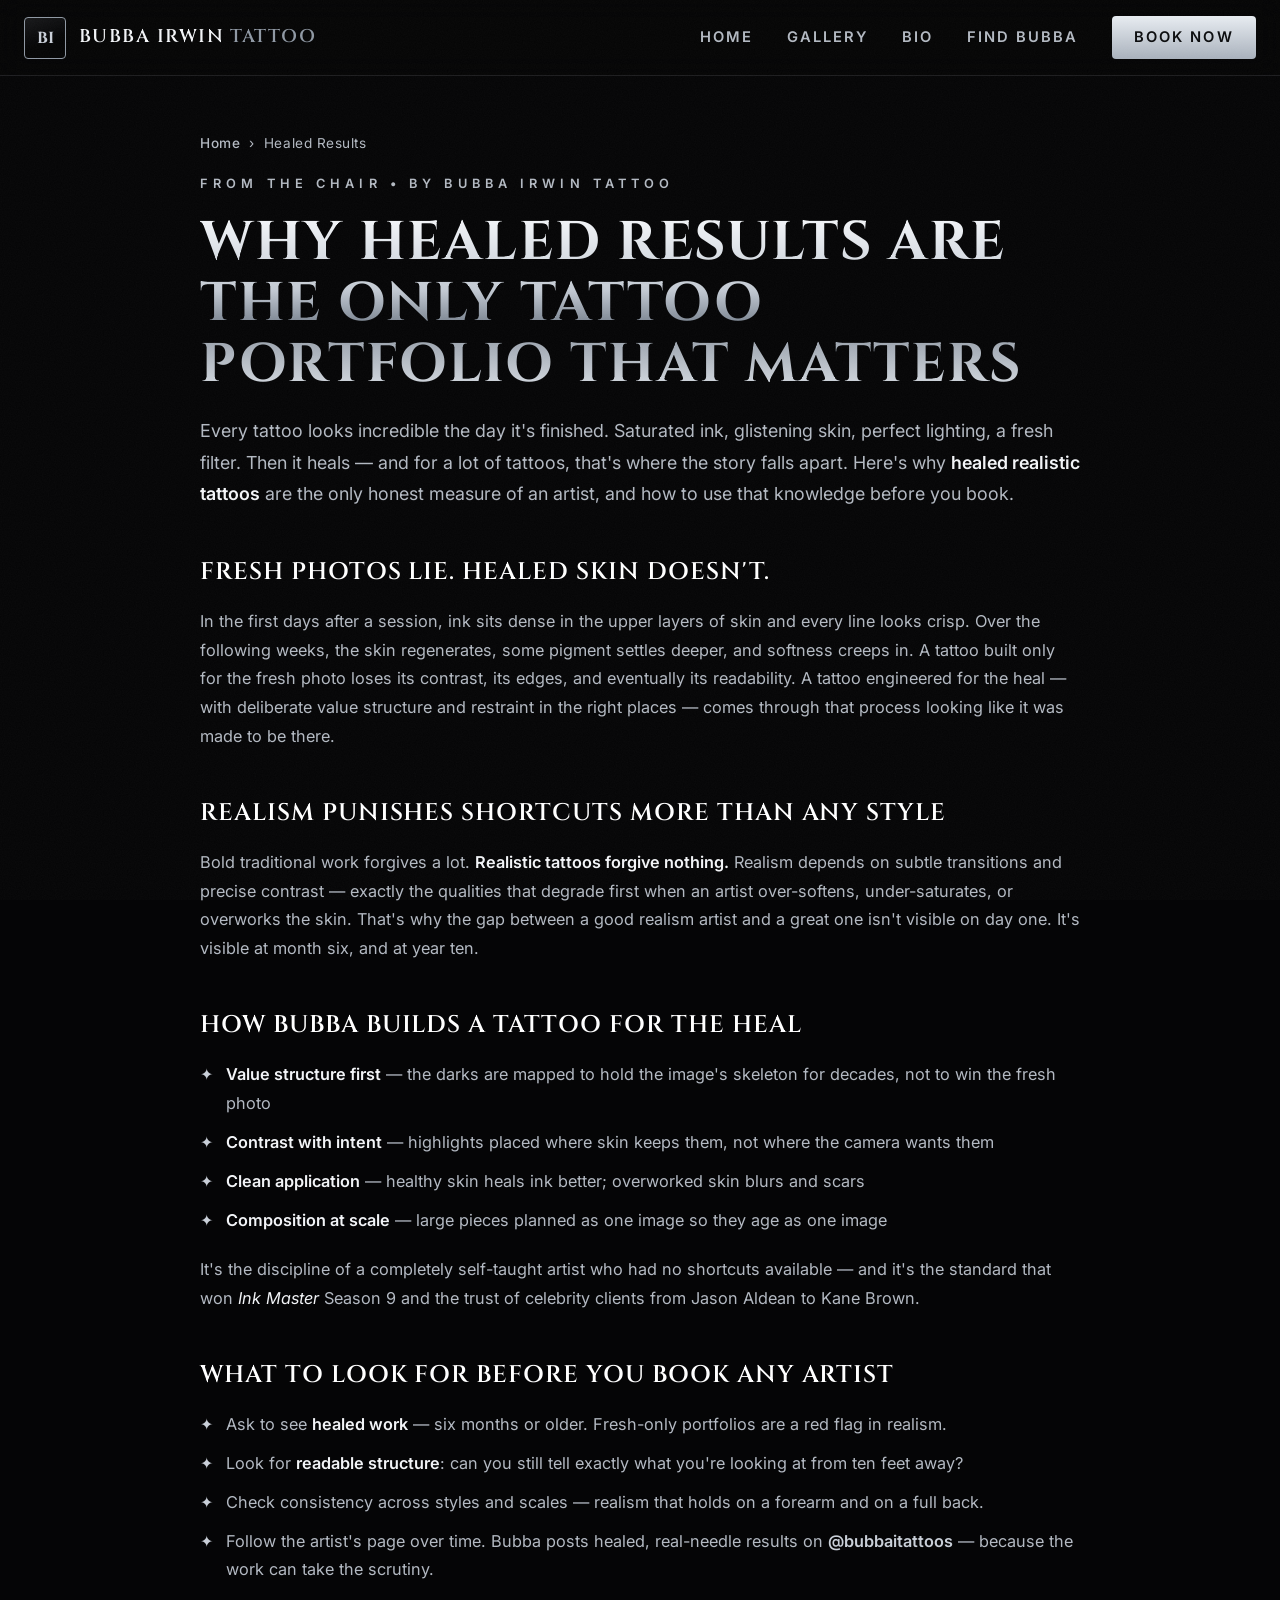
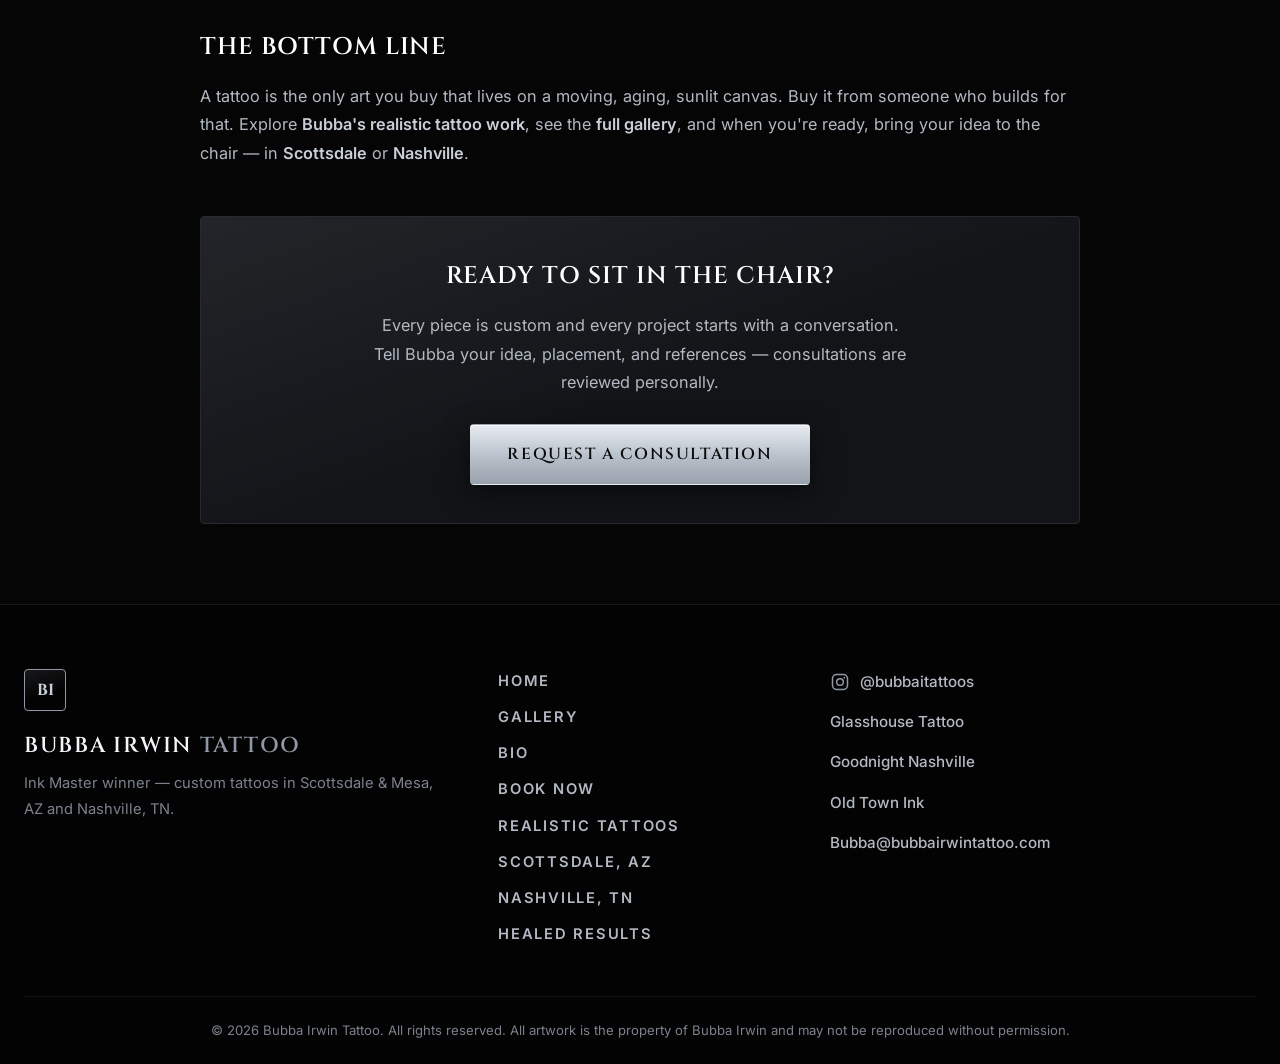
==== healed-realistic-tattoos.html @ 790bef85 "Add four SEO landing pages targeting realism and local search - /realistic-tattoos.html: primary key" ====
<!DOCTYPE html>
<html lang="en">
<head>
  <meta charset="UTF-8">
  <meta name="viewport" content="width=device-width, initial-scale=1.0">
  <title>Why Healed Results Are the Only Tattoo Portfolio That Matters | Bubba Irwin</title>
  <meta name="description" content="Fresh tattoo photos flatter — healed skin tells the truth. Ink Master winner Bubba Irwin on why healed realistic tattoos are the only honest measure of an artist, and what to check before you book.">
  <link rel="canonical" href="https://bubbairwintattoo.com/healed-realistic-tattoos.html">
  <meta name="theme-color" content="#050506">
  <meta property="og:site_name" content="Bubba Irwin Tattoo">
  <meta property="og:title" content="Why Healed Results Are the Only Tattoo Portfolio That Matters | Bubba Irwin">
  <meta property="og:description" content="Fresh tattoo photos flatter — healed skin tells the truth. Ink Master winner Bubba Irwin on why healed realistic tattoos are the only honest measure of an artist, and what to check before you book.">
  <meta property="og:type" content="website">
  <meta property="og:url" content="https://bubbairwintattoo.com/healed-realistic-tattoos.html">
  <meta property="og:image" content="https://bubbairwintattoo.com/assets/bubba-irwin-wordmark.jpg">
  <meta name="twitter:card" content="summary_large_image">
  <link rel="icon" href="data:image/svg+xml,%3Csvg xmlns='http://www.w3.org/2000/svg' viewBox='0 0 100 100'%3E%3Crect width='100' height='100' rx='12' fill='%23050506'/%3E%3Ctext x='50' y='66' font-size='44' text-anchor='middle' fill='%23c9cfd8' font-family='Georgia,serif'%3EBI%3C/text%3E%3C/svg%3E">
  <link rel="preconnect" href="https://fonts.googleapis.com">
  <link rel="preconnect" href="https://fonts.gstatic.com" crossorigin>
  <link href="https://fonts.googleapis.com/css2?family=Cinzel:wght@500;600;700&family=Inter:wght@400;500;600&display=swap" rel="stylesheet">
  <link rel="stylesheet" href="/css/styles.css">
  <script type="application/ld+json">
  {
    "@context": "https://schema.org",
    "@graph": [
      {
        "@type": "Article",
        "headline": "Why Healed Results Are the Only Tattoo Portfolio That Matters",
        "description": "Fresh tattoo photos flatter; healed skin tells the truth. Why healed realistic tattoos are the only honest measure of a tattoo artist, and what to look for before you book.",
        "image": "https://bubbairwintattoo.com/assets/bubba-working-bw.jpg",
        "author": { "@id": "https://bubbairwintattoo.com/#bubba" },
        "publisher": { "@type": "Organization", "name": "Bubba Irwin Tattoo", "url": "https://bubbairwintattoo.com/" },
        "mainEntityOfPage": "https://bubbairwintattoo.com/healed-realistic-tattoos.html"
      },
      {
        "@type": "BreadcrumbList",
        "itemListElement": [
          { "@type": "ListItem", "position": 1, "name": "Home", "item": "https://bubbairwintattoo.com/" },
          { "@type": "ListItem", "position": 2, "name": "Healed Results", "item": "https://bubbairwintattoo.com/healed-realistic-tattoos.html" }
        ]
      }
    ]
  }
  </script>
</head>
<body>

  <header class="nav" id="top">
    <div class="nav__inner">
      <a href="/" class="nav__brand" aria-label="Bubba Irwin Tattoo — home">
        <span class="nav__brand-mark">BI</span>
        <span class="nav__brand-text">Bubba Irwin <em>Tattoo</em></span>
      </a>
      <nav class="nav__links" id="navLinks" aria-label="Primary navigation">
        <a href="/#home" class="nav__link">Home</a>
        <a href="/#gallery" class="nav__link">Gallery</a>
        <a href="/#bio" class="nav__link">Bio</a>
        <a href="/#connect" class="nav__link">Find Bubba</a>
        <a href="/#contact" class="nav__link nav__link--cta">Book Now</a>
      </nav>
      <button class="nav__toggle" id="navToggle" aria-label="Open menu" aria-expanded="false">
        <span></span><span></span><span></span>
      </button>
    </div>
  </header>

  <main class="page">
    <div class="page__inner">
      <p class="page__crumbs"><a href="/">Home</a> &nbsp;&#8250;&nbsp; Healed Results</p>
      <p class="page__eyebrow">From the Chair &bull; by Bubba Irwin Tattoo</p>
      <h1>Why Healed Results Are the Only Tattoo Portfolio That Matters</h1>
      <p class="lede">Every tattoo looks incredible the day it's finished. Saturated ink, glistening skin, perfect lighting, a fresh filter. Then it heals &mdash; and for a lot of tattoos, that's where the story falls apart. Here's why <strong>healed realistic tattoos</strong> are the only honest measure of an artist, and how to use that knowledge before you book.</p>

      <h2>Fresh Photos Lie. Healed Skin Doesn't.</h2>
      <p>In the first days after a session, ink sits dense in the upper layers of skin and every line looks crisp. Over the following weeks, the skin regenerates, some pigment settles deeper, and softness creeps in. A tattoo built only for the fresh photo loses its contrast, its edges, and eventually its readability. A tattoo engineered for the heal &mdash; with deliberate value structure and restraint in the right places &mdash; comes through that process looking like it was made to be there.</p>

      <h2>Realism Punishes Shortcuts More Than Any Style</h2>
      <p>Bold traditional work forgives a lot. <strong>Realistic tattoos forgive nothing.</strong> Realism depends on subtle transitions and precise contrast &mdash; exactly the qualities that degrade first when an artist over-softens, under-saturates, or overworks the skin. That's why the gap between a good realism artist and a great one isn't visible on day one. It's visible at month six, and at year ten.</p>

      <h2>How Bubba Builds a Tattoo for the Heal</h2>
      <ul>
        <li><strong>Value structure first</strong> &mdash; the darks are mapped to hold the image's skeleton for decades, not to win the fresh photo</li>
        <li><strong>Contrast with intent</strong> &mdash; highlights placed where skin keeps them, not where the camera wants them</li>
        <li><strong>Clean application</strong> &mdash; healthy skin heals ink better; overworked skin blurs and scars</li>
        <li><strong>Composition at scale</strong> &mdash; large pieces planned as one image so they age as one image</li>
      </ul>
      <p>It's the discipline of a completely self-taught artist who had no shortcuts available &mdash; and it's the standard that won <em>Ink Master</em> Season 9 and the trust of celebrity clients from Jason Aldean to Kane Brown.</p>

      <h2>What to Look for Before You Book Any Artist</h2>
      <ul>
        <li>Ask to see <strong>healed work</strong> &mdash; six months or older. Fresh-only portfolios are a red flag in realism.</li>
        <li>Look for <strong>readable structure</strong>: can you still tell exactly what you're looking at from ten feet away?</li>
        <li>Check consistency across styles and scales &mdash; realism that holds on a forearm and on a full back.</li>
        <li>Follow the artist's page over time. Bubba posts healed, real-needle results on <a href="https://www.instagram.com/bubbaitattoos" target="_blank" rel="noopener">@bubbaitattoos</a> &mdash; because the work can take the scrutiny.</li>
      </ul>

      <h2>The Bottom Line</h2>
      <p>A tattoo is the only art you buy that lives on a moving, aging, sunlit canvas. Buy it from someone who builds for that. Explore <a href="/realistic-tattoos.html">Bubba's realistic tattoo work</a>, see the <a href="/#gallery">full gallery</a>, and when you're ready, bring your idea to the chair &mdash; in <a href="/scottsdale-tattoo-artist.html">Scottsdale</a> or <a href="/nashville-tattoo-artist.html">Nashville</a>.</p>

      <div class="page__cta">
        <h2>Ready to Sit in the Chair?</h2>
        <p>Every piece is custom and every project starts with a conversation. Tell Bubba your idea, placement, and references &mdash; consultations are reviewed personally.</p>
        <a href="/#contact" class="btn btn--primary">Request a Consultation</a>
      </div>
    </div>
  </main>

  <footer class="footer">
    <div class="footer__inner">
      <div class="footer__brand">
        <span class="nav__brand-mark">BI</span>
        <p class="footer__name">Bubba Irwin <em>Tattoo</em></p>
        <p class="footer__tag">Ink Master winner &mdash; custom tattoos in Scottsdale &amp; Mesa, AZ and Nashville, TN.</p>
      </div>
      <nav class="footer__nav" aria-label="Footer navigation">
        <a href="/#home">Home</a>
        <a href="/#gallery">Gallery</a>
        <a href="/#bio">Bio</a>
        <a href="/#contact">Book Now</a>
        <a href="/realistic-tattoos.html">Realistic Tattoos</a>
        <a href="/scottsdale-tattoo-artist.html">Scottsdale, AZ</a>
        <a href="/nashville-tattoo-artist.html">Nashville, TN</a>
        <a href="/healed-realistic-tattoos.html">Healed Results</a>
      </nav>
      <div class="footer__social">
        <a href="https://www.instagram.com/bubbaitattoos" target="_blank" rel="noopener" aria-label="Instagram — @bubbaitattoos">
          <svg viewBox="0 0 24 24" width="20" height="20" fill="none" stroke="currentColor" stroke-width="1.8" aria-hidden="true"><rect x="3" y="3" width="18" height="18" rx="5"/><circle cx="12" cy="12" r="4"/><circle cx="17.2" cy="6.8" r="1.1" fill="currentColor" stroke="none"/></svg>
          <span>@bubbaitattoos</span>
        </a>
        <a href="https://www.glasshousetattoostudio.com/" target="_blank" rel="noopener">Glasshouse Tattoo</a>
        <a href="https://goodnightnashville.com/glass-house/" target="_blank" rel="noopener">Goodnight Nashville</a>
        <a href="https://oldtownink.com" target="_blank" rel="noopener">Old Town Ink</a>
        <a href="mailto:Bubba@bubbairwintattoo.com">Bubba@bubbairwintattoo.com</a>
      </div>
    </div>
    <div class="footer__legal">
      <p>&copy; <span id="year">2026</span> Bubba Irwin Tattoo. All rights reserved. All artwork is the property of Bubba Irwin and may not be reproduced without permission.</p>
    </div>
  </footer>

  <script src="/js/main.js"></script>
</body>
</html>
---- css/styles.css ----
/* ============================================================
   Bubba Irwin Tattoo — bubbairwintattoo.com
   Black & surgical steel: jet-black surfaces, polished steel
   accents, bold elegant typography, maximum clarity
   ============================================================ */

:root {
  --bg: #050506;
  --bg-alt: #0b0c0e;
  --panel: #121418;
  --panel-edge: #262a30;
  --ink: #f2f4f7;
  --ink-dim: #b3b9c2;
  --ink-faint: #7c828c;
  --steel: #c9cfd8;
  --steel-dark: #8f98a3;
  --steel-edge: rgba(201, 207, 216, 0.28);
  --chrome: linear-gradient(180deg, #f5f7fa 0%, #c3cad3 42%, #848d99 58%, #dde2e8 100%);
  --steel-soft: rgba(201, 207, 216, 0.12);
  --font-display: "Cinzel", "Times New Roman", serif;
  --font-body: "Inter", -apple-system, "Segoe UI", sans-serif;
  --nav-h: 76px;
  --radius: 4px;
  --shadow: 0 18px 50px rgba(0, 0, 0, 0.7);
}

* { margin: 0; padding: 0; box-sizing: border-box; }

html {
  scroll-behavior: smooth;
  scroll-padding-top: calc(var(--nav-h) + 12px);
}

body {
  background: var(--bg);
  color: var(--ink);
  font-family: var(--font-body);
  font-weight: 400;
  font-size: 1.02rem;
  line-height: 1.75;
  -webkit-font-smoothing: antialiased;
  overflow-x: hidden;
}

/* faint brushed-metal grain */
body::after {
  content: "";
  position: fixed;
  inset: 0;
  z-index: 999;
  pointer-events: none;
  background-image: url("data:image/svg+xml,%3Csvg xmlns='http://www.w3.org/2000/svg' width='160' height='160'%3E%3Cfilter id='n'%3E%3CfeTurbulence type='fractalNoise' baseFrequency='0.85' numOctaves='2' stitchTiles='stitch'/%3E%3CfeColorMatrix values='0 0 0 0 1 0 0 0 0 1 0 0 0 0 1 0 0 0 0.03 0'/%3E%3C/filter%3E%3Crect width='160' height='160' filter='url(%23n)'/%3E%3C/svg%3E");
}

img { max-width: 100%; display: block; }
a { color: var(--steel); text-decoration: none; transition: color 0.2s ease; }
a:hover { color: #ffffff; }

::selection { background: var(--steel); color: #050506; }

/* chrome-gradient text helper for big headings */
.hero__title, .section__title {
  color: transparent;
  background: var(--chrome);
  -webkit-background-clip: text;
  background-clip: text;
}

/* ---------- Tab views: only the active tab's content is shown ---------- */
.tab { display: none; }
.tab.is-active { display: block; }

/* ---------- Buttons ---------- */
.btn {
  display: inline-block;
  font-family: var(--font-display);
  font-weight: 600;
  font-size: 1rem;
  letter-spacing: 0.1em;
  text-transform: uppercase;
  padding: 0.95rem 2.3rem;
  border: 1px solid transparent;
  border-radius: var(--radius);
  cursor: pointer;
  text-align: center;
  transition: transform 0.2s ease, box-shadow 0.2s ease, background 0.2s ease, color 0.2s ease, border-color 0.2s ease;
}
.btn--primary {
  background: linear-gradient(180deg, #e8ecf1 0%, #b7bfc9 55%, #98a1ac 100%);
  color: #0b0c0e;
  box-shadow: 0 1px 0 rgba(255, 255, 255, 0.5) inset, 0 8px 26px rgba(0, 0, 0, 0.5);
}
.btn--primary:hover {
  transform: translateY(-2px);
  background: linear-gradient(180deg, #ffffff 0%, #cdd4dc 55%, #a8b1bc 100%);
  box-shadow: 0 1px 0 rgba(255, 255, 255, 0.6) inset, 0 12px 32px rgba(0, 0, 0, 0.6), 0 0 24px rgba(201, 207, 216, 0.18);
  color: #050506;
}
.btn--ghost {
  background: transparent;
  color: var(--ink);
  border-color: var(--steel-edge);
}
.btn--ghost:hover {
  border-color: var(--steel);
  color: #ffffff;
  transform: translateY(-2px);
  box-shadow: 0 0 22px rgba(201, 207, 216, 0.12);
}

/* ============================================================
   NAVIGATION
   ============================================================ */
.nav {
  position: fixed;
  top: 0; left: 0; right: 0;
  z-index: 100;
  height: var(--nav-h);
  background: rgba(5, 5, 6, 0.8);
  backdrop-filter: blur(14px);
  -webkit-backdrop-filter: blur(14px);
  border-bottom: 1px solid rgba(201, 207, 216, 0.12);
  transition: background 0.3s ease;
}
.nav.is-scrolled { background: rgba(5, 5, 6, 0.96); }

.nav__inner {
  max-width: 1280px;
  height: 100%;
  margin: 0 auto;
  padding: 0 1.5rem;
  display: flex;
  align-items: center;
  justify-content: space-between;
}

.nav__brand {
  display: flex;
  align-items: center;
  gap: 0.8rem;
  color: var(--ink);
}
.nav__brand:hover { color: var(--ink); }
.nav__brand-mark {
  display: grid;
  place-items: center;
  width: 42px; height: 42px;
  border: 1.5px solid var(--steel-dark);
  border-radius: var(--radius);
  font-family: var(--font-display);
  font-weight: 700;
  font-size: 1rem;
  color: var(--steel);
  background: linear-gradient(160deg, rgba(201, 207, 216, 0.1), transparent 60%);
}
.nav__brand-text {
  font-family: var(--font-display);
  font-weight: 600;
  font-size: 1.15rem;
  letter-spacing: 0.08em;
  text-transform: uppercase;
}
.nav__brand-text em {
  font-style: normal;
  color: var(--steel-dark);
}

.nav__links {
  display: flex;
  align-items: center;
  gap: 2.1rem;
}
.nav__link {
  font-family: var(--font-body);
  font-weight: 600;
  font-size: 0.92rem;
  letter-spacing: 0.14em;
  text-transform: uppercase;
  color: var(--ink-dim);
  position: relative;
  padding: 0.35rem 0;
}
.nav__link::after {
  content: "";
  position: absolute;
  left: 0; right: 100%;
  bottom: 0;
  height: 2px;
  background: var(--steel);
  transition: right 0.25s ease;
}
.nav__link:hover, .nav__link.is-active { color: #ffffff; }
.nav__link:hover::after, .nav__link.is-active::after { right: 0; }

.nav__link--cta {
  color: #0b0c0e;
  background: linear-gradient(180deg, #e8ecf1, #a8b1bc);
  padding: 0.55rem 1.4rem;
  border-radius: var(--radius);
}
.nav__link--cta::after { display: none; }
.nav__link--cta:hover {
  color: #050506;
  background: linear-gradient(180deg, #ffffff, #c3ccd5);
  box-shadow: 0 0 20px rgba(201, 207, 216, 0.25);
}
.nav__link--cta.is-active { color: #0b0c0e; }

.nav__toggle {
  display: none;
  flex-direction: column;
  gap: 6px;
  background: none;
  border: none;
  cursor: pointer;
  padding: 8px;
}
.nav__toggle span {
  width: 26px; height: 2px;
  background: var(--ink);
  transition: transform 0.25s ease, opacity 0.25s ease;
}
.nav__toggle.is-open span:nth-child(1) { transform: translateY(8px) rotate(45deg); }
.nav__toggle.is-open span:nth-child(2) { opacity: 0; }
.nav__toggle.is-open span:nth-child(3) { transform: translateY(-8px) rotate(-45deg); }

/* ============================================================
   HERO — split: statement left, featured work right
   ============================================================ */
.hero {
  position: relative;
  min-height: 100svh;
  display: flex;
  align-items: center;
  padding: calc(var(--nav-h) + 3rem) 1.5rem 5rem;
  overflow: hidden;
}
.hero__bg {
  /* flat black with a tiny diagonal BI monogram pattern,
     10px marks running bottom-left to top-right, wide-spaced columns */
  position: absolute;
  inset: 0;
  background-color: var(--bg);
  background-image: url("data:image/svg+xml,%3Csvg xmlns='http://www.w3.org/2000/svg' width='84' height='84'%3E%3Cg fill='%231a1c21' font-family='Georgia,serif' font-size='10' font-weight='bold' letter-spacing='1'%3E%3Ctext x='14' y='28' transform='rotate(-45 14 28)'%3EBI%3C/text%3E%3Ctext x='56' y='70' transform='rotate(-45 56 70)'%3EBI%3C/text%3E%3C/g%3E%3C/svg%3E");
  background-size: 84px 84px;
}
.hero__bg::after {
  /* fade the monogram field toward the edges so the statement stays dominant */
  content: "";
  position: absolute;
  inset: 0;
  background: radial-gradient(ellipse 75% 65% at 50% 45%, transparent 40%, rgba(5, 5, 6, 0.88) 100%);
}
.hero__inner {
  position: relative;
  max-width: 1280px;
  margin: 0 auto;
  width: 100%;
  display: grid;
  grid-template-columns: 1.15fr 0.85fr;
  gap: 4rem;
  align-items: center;
}
.hero__eyebrow {
  font-family: var(--font-body);
  font-weight: 600;
  letter-spacing: 0.45em;
  font-size: 0.85rem;
  color: var(--steel-dark);
  text-transform: uppercase;
  margin-bottom: 1.4rem;
}
.hero__title {
  font-family: var(--font-display);
  font-weight: 700;
  text-transform: uppercase;
}
.hero__wordmark {
  display: block;
  width: 100%;
  max-width: 680px;
  margin-left: -2%;
  /* fade the artwork's edges into the page black */
  -webkit-mask-image: radial-gradient(ellipse 72% 68% at 50% 50%, #000 48%, transparent 88%);
  mask-image: radial-gradient(ellipse 72% 68% at 50% 50%, #000 48%, transparent 88%);
  filter: drop-shadow(0 10px 40px rgba(0, 0, 0, 0.8));
}
.hero__title-sub {
  display: block;
  font-size: 0.32em;
  font-weight: 600;
  letter-spacing: 0.6em;
  margin-top: 0.6rem;
  color: var(--ink-dim);
  background: none;
  -webkit-background-clip: initial;
  background-clip: initial;
}
.hero__tagline {
  margin: 1.8rem 0 2.4rem;
  max-width: 32rem;
  color: var(--ink-dim);
  font-size: 1.12rem;
  line-height: 1.8;
}
.hero__locations {
  font-family: var(--font-body);
  font-weight: 600;
  font-size: 0.85rem;
  letter-spacing: 0.22em;
  text-transform: uppercase;
  color: var(--steel-dark);
  margin: -1.4rem 0 2.2rem;
}
.hero__actions {
  display: flex;
  gap: 1rem;
  flex-wrap: wrap;
}
.hero__social {
  display: flex;
  align-items: center;
  gap: 1.6rem;
  flex-wrap: wrap;
  margin-top: 2.4rem;
  padding-top: 1.6rem;
  border-top: 1px solid rgba(201, 207, 216, 0.14);
}
.hero__social a {
  display: inline-flex;
  align-items: center;
  gap: 0.5rem;
  color: var(--ink-dim);
  font-weight: 500;
  font-size: 0.95rem;
  letter-spacing: 0.04em;
}
.hero__social a:hover { color: #ffffff; }

.hero__feature { justify-self: end; width: 100%; max-width: 480px; }
.hero__frame {
  border: 1px solid var(--steel-edge);
  border-radius: var(--radius);
  padding: 10px;
  background:
    linear-gradient(160deg, rgba(201, 207, 216, 0.10), rgba(201, 207, 216, 0.02) 55%),
    var(--panel);
  box-shadow: var(--shadow);
}
.hero__frame img {
  width: 100%;
  aspect-ratio: 1 / 1;
  object-fit: cover;
  border-radius: 2px;
}
.hero__frame figcaption {
  padding: 0.8rem 0.4rem 0.3rem;
  text-align: center;
  color: var(--ink-faint);
  font-size: 0.85rem;
  letter-spacing: 0.12em;
  text-transform: uppercase;
}
.hero__scroll {
  position: absolute;
  bottom: 1.6rem;
  left: 50%;
  transform: translateX(-50%);
}
.hero__scroll-line {
  display: block;
  width: 1.5px;
  height: 52px;
  background: linear-gradient(var(--steel), transparent);
  animation: scrollPulse 2s ease-in-out infinite;
}
@keyframes scrollPulse {
  0%, 100% { transform: scaleY(1); opacity: 1; }
  50% { transform: scaleY(0.6); opacity: 0.5; }
}

/* ============================================================
   STYLE MARQUEE
   ============================================================ */
.marquee {
  overflow: hidden;
  border-top: 1px solid rgba(201, 207, 216, 0.18);
  border-bottom: 1px solid rgba(201, 207, 216, 0.18);
  background: #030304;
  padding: 1rem 0;
}
.marquee__track {
  display: flex;
  align-items: center;
  gap: 2.4rem;
  width: max-content;
  animation: marqueeScroll 30s linear infinite;
}
.marquee__track span {
  font-family: var(--font-display);
  font-weight: 600;
  font-size: 1.05rem;
  letter-spacing: 0.24em;
  text-transform: uppercase;
  color: var(--ink-dim);
  white-space: nowrap;
}
.marquee__track i {
  font-style: normal;
  color: var(--steel-dark);
  font-size: 0.7rem;
}
@keyframes marqueeScroll {
  from { transform: translateX(0); }
  to   { transform: translateX(-50%); }
}

/* ============================================================
   SECTIONS (shared)
   ============================================================ */
.section { padding: 6.5rem 1.5rem; }
.section--alt {
  background: var(--bg-alt);
  border-top: 1px solid rgba(201, 207, 216, 0.07);
  border-bottom: 1px solid rgba(201, 207, 216, 0.07);
}
.section__inner { max-width: 1280px; margin: 0 auto; }
.section__head {
  text-align: center;
  max-width: 660px;
  margin: 0 auto 3.2rem;
}
.section__head--left {
  text-align: left;
  margin: 0 0 2rem;
}
.section__eyebrow {
  font-family: var(--font-body);
  font-weight: 600;
  letter-spacing: 0.4em;
  font-size: 0.8rem;
  color: var(--steel-dark);
  text-transform: uppercase;
  margin-bottom: 0.7rem;
}
.section__title {
  font-family: var(--font-display);
  font-weight: 700;
  font-size: clamp(2.4rem, 5.5vw, 3.8rem);
  letter-spacing: 0.03em;
  line-height: 1.08;
  text-transform: uppercase;
}
.section__lede {
  margin-top: 1.1rem;
  color: var(--ink-dim);
  font-size: 1.05rem;
}

/* ============================================================
   GALLERY
   ============================================================ */
.gallery__filters {
  display: flex;
  flex-wrap: wrap;
  gap: 0.7rem;
  justify-content: center;
  margin-bottom: 2.6rem;
}
.chip {
  font-family: var(--font-body);
  font-weight: 600;
  font-size: 0.92rem;
  letter-spacing: 0.1em;
  text-transform: uppercase;
  color: var(--ink-dim);
  background: transparent;
  border: 1px solid var(--steel-edge);
  border-radius: 999px;
  padding: 0.55rem 1.5rem;
  cursor: pointer;
  transition: all 0.2s ease;
}
.chip:hover { color: #ffffff; border-color: var(--steel); }
.chip.is-active {
  color: #0b0c0e;
  background: linear-gradient(180deg, #e8ecf1, #a8b1bc);
  border-color: var(--steel);
}

.gallery__grid {
  display: grid;
  grid-template-columns: repeat(3, 1fr);
  gap: 1.3rem;
}
.gallery__item {
  position: relative;
  overflow: hidden;
  cursor: zoom-in;
  background: var(--panel);
  border: 1px solid var(--panel-edge);
  border-radius: var(--radius);
  transition: transform 0.3s ease, box-shadow 0.3s ease, border-color 0.3s ease;
}
.gallery__item:hover {
  transform: translateY(-5px);
  box-shadow: 0 0 0 1px var(--steel-edge), var(--shadow);
  border-color: var(--steel-dark);
}
.gallery__item img {
  width: 100%;
  aspect-ratio: 4 / 5;
  object-fit: cover;
  transition: transform 0.5s ease;
}
.gallery__item:hover img { transform: scale(1.05); }
.gallery__item.is-hidden { display: none; }

.gallery__caption {
  position: absolute;
  inset: auto 0 0 0;
  padding: 2.4rem 1.2rem 1rem;
  background: linear-gradient(transparent, rgba(3, 3, 4, 0.94));
  display: flex;
  flex-direction: column;
}
.gallery__caption span {
  font-family: var(--font-display);
  font-weight: 600;
  font-size: 1.05rem;
  letter-spacing: 0.06em;
  text-transform: uppercase;
  color: #ffffff;
}
.gallery__caption small {
  color: var(--steel);
  letter-spacing: 0.16em;
  text-transform: uppercase;
  font-size: 0.72rem;
  font-weight: 600;
}
.gallery__note {
  text-align: center;
  margin-top: 2.6rem;
  font-family: var(--font-display);
  font-weight: 500;
  font-size: 1.15rem;
  letter-spacing: 0.1em;
  color: var(--ink-dim);
}

/* ============================================================
   FEATURED REELS
   ============================================================ */
.reels__grid {
  display: grid;
  grid-template-columns: repeat(3, 1fr);
  gap: 1.5rem;
  max-width: 1020px;
  margin: 0 auto;
}
.reels__item {
  position: relative;
  aspect-ratio: 9 / 16;
  background: var(--panel);
  border: 1px solid var(--panel-edge);
  border-radius: var(--radius);
  overflow: hidden;
  transition: transform 0.25s ease, border-color 0.25s ease, box-shadow 0.25s ease;
}
.reels__item:hover {
  transform: translateY(-4px);
  border-color: var(--steel-dark);
  box-shadow: var(--shadow);
}
.reels__item iframe {
  position: absolute;
  inset: 0;
  width: 100%;
  height: 100%;
  border: 0;
  background: #000;
}
.reels__cta {
  text-align: center;
  margin-top: 2.5rem;
}

/* ============================================================
   PULL QUOTE
   ============================================================ */
.quote {
  background:
    radial-gradient(ellipse 55% 70% at 50% 50%, rgba(201, 207, 216, 0.05), transparent 75%),
    #030304;
  border-top: 1px solid rgba(201, 207, 216, 0.08);
  border-bottom: 1px solid rgba(201, 207, 216, 0.08);
  padding: 5.5rem 1.5rem;
}
.quote__inner {
  max-width: 820px;
  margin: 0 auto;
  text-align: center;
}
.quote blockquote p {
  font-family: var(--font-display);
  font-weight: 500;
  font-size: clamp(1.4rem, 3vw, 2rem);
  line-height: 1.5;
  color: var(--ink);
}
.quote blockquote cite {
  display: block;
  margin-top: 1.6rem;
  font-family: var(--font-body);
  font-weight: 600;
  font-style: normal;
  font-size: 0.9rem;
  letter-spacing: 0.34em;
  text-transform: uppercase;
  color: var(--steel-dark);
}

/* ============================================================
   BIO
   ============================================================ */
.bio {
  display: grid;
  grid-template-columns: 420px 1fr;
  gap: 4rem;
  align-items: start;
}
.bio__portrait { position: sticky; top: calc(var(--nav-h) + 2rem); }
.bio__frame {
  border: 1px solid var(--steel-edge);
  border-radius: var(--radius);
  padding: 10px;
  background:
    linear-gradient(160deg, rgba(201, 207, 216, 0.10), rgba(201, 207, 216, 0.02) 55%),
    var(--panel);
  box-shadow: var(--shadow);
}
.bio__frame img {
  width: 100%;
  border-radius: 2px;
  filter: grayscale(1) contrast(1.06);
}
.bio__frame figcaption {
  padding: 0.8rem 0.4rem 0.3rem;
  text-align: center;
  color: var(--ink-faint);
  font-size: 0.85rem;
  letter-spacing: 0.14em;
  text-transform: uppercase;
}
.bio__text p { margin-bottom: 1.35rem; color: var(--ink-dim); font-size: 1.05rem; }
.bio__text p em {
  font-style: normal;
  font-weight: 600;
  color: var(--ink);
}
.bio__stats {
  list-style: none;
  display: flex;
  gap: 2.8rem;
  margin-top: 2.2rem;
  padding-top: 2rem;
  border-top: 1px solid rgba(201, 207, 216, 0.14);
  flex-wrap: wrap;
}
.bio__stats li { display: flex; flex-direction: column; }
.bio__stats strong {
  font-family: var(--font-display);
  font-weight: 700;
  font-size: 2.6rem;
  color: transparent;
  background: var(--chrome);
  -webkit-background-clip: text;
  background-clip: text;
  line-height: 1;
}
.bio__stats span {
  color: var(--ink-faint);
  font-size: 0.8rem;
  font-weight: 600;
  letter-spacing: 0.16em;
  text-transform: uppercase;
  margin-top: 0.45rem;
}

/* ============================================================
   BIO — EXTENDED (Ink Master, accolades, clientele, Meet Bubba)
   ============================================================ */
.bio__more { margin-top: 3.5rem; }
.bio__cols {
  display: grid;
  grid-template-columns: 1.1fr 0.9fr;
  gap: 1.3rem;
}
.bio__block {
  background: var(--panel);
  border: 1px solid var(--panel-edge);
  border-radius: var(--radius);
  padding: 2rem 2rem 2.2rem;
}
.bio__block--wide { margin-top: 1.3rem; }
.bio__subhead {
  font-family: var(--font-display);
  font-weight: 600;
  font-size: 1.3rem;
  letter-spacing: 0.05em;
  text-transform: uppercase;
  color: #ffffff;
  margin-bottom: 0.9rem;
}
.bio__subhead--gap { margin-top: 2rem; }
.bio__blurb { color: var(--ink-dim); font-size: 0.98rem; margin-bottom: 1.1rem; }
.bio__blurb em, .bio__block em { font-style: italic; color: var(--ink); }

.timeline { list-style: none; }
.timeline li {
  display: flex;
  gap: 1.1rem;
  padding: 1rem 0;
  border-top: 1px solid rgba(201, 207, 216, 0.1);
}
.timeline li:first-child { border-top: 0; padding-top: 0.2rem; }
.timeline__badge {
  flex-shrink: 0;
  display: grid;
  place-items: center;
  width: 52px; height: 52px;
  border: 1px solid var(--steel-edge);
  border-radius: 50%;
  font-family: var(--font-display);
  font-weight: 700;
  font-size: 1.05rem;
  color: transparent;
  background: linear-gradient(160deg, rgba(201, 207, 216, 0.08), transparent 60%);
}
.timeline__badge {
  color: var(--steel);
}
.timeline strong {
  display: block;
  font-weight: 600;
  color: var(--ink);
  margin-bottom: 0.25rem;
}
.timeline p { color: var(--ink-dim); font-size: 0.94rem; }

.accolades { list-style: none; }
.accolades li {
  position: relative;
  padding-left: 1.6rem;
  margin-bottom: 0.7rem;
  color: var(--ink-dim);
  font-size: 0.96rem;
}
.accolades li::before {
  content: "\2726"; /* four-pointed star */
  position: absolute;
  left: 0;
  color: var(--steel);
}

.clients {
  list-style: none;
  display: flex;
  flex-wrap: wrap;
  gap: 0.6rem;
}
.clients li {
  font-family: var(--font-display);
  font-weight: 600;
  font-size: 0.95rem;
  letter-spacing: 0.06em;
  text-transform: uppercase;
  color: var(--ink);
  border: 1px solid var(--steel-edge);
  border-radius: 999px;
  padding: 0.45rem 1.1rem;
  background: linear-gradient(160deg, rgba(201, 207, 216, 0.07), transparent 60%);
}
.clients li small {
  color: var(--ink-faint);
  font-family: var(--font-body);
  font-weight: 500;
  text-transform: none;
  letter-spacing: 0;
}

/* ============================================================
   WHY SIT IN BUBBA'S CHAIR
   ============================================================ */
.why {
  margin-top: 5.5rem;
  padding-top: 4.5rem;
  border-top: 1px solid rgba(201, 207, 216, 0.12);
}
.why__grid {
  display: grid;
  grid-template-columns: repeat(2, 1fr);
  gap: 1.3rem;
}
.why__card {
  position: relative;
  background: var(--panel);
  border: 1px solid var(--panel-edge);
  border-radius: var(--radius);
  padding: 2rem 1.9rem 2rem 2rem;
  overflow: hidden;
  transition: transform 0.25s ease, border-color 0.25s ease, box-shadow 0.25s ease;
}
.why__card:hover {
  transform: translateY(-4px);
  border-color: var(--steel-dark);
  box-shadow: var(--shadow);
}
.why__num {
  display: block;
  font-family: var(--font-display);
  font-weight: 700;
  font-size: 2rem;
  line-height: 1;
  margin-bottom: 0.9rem;
  color: transparent;
  background: var(--chrome);
  -webkit-background-clip: text;
  background-clip: text;
}
.why__card h3 {
  font-family: var(--font-display);
  font-weight: 600;
  font-size: 1.2rem;
  letter-spacing: 0.04em;
  text-transform: uppercase;
  margin-bottom: 0.8rem;
  color: #ffffff;
}
.why__card p { color: var(--ink-dim); font-size: 0.97rem; }
.why__card p strong { color: var(--ink); font-weight: 600; }
.why__card p em { font-style: italic; color: var(--ink); }

.why__watch {
  display: flex;
  align-items: flex-start;
  gap: 1.3rem;
  margin-top: 1.3rem;
  background: linear-gradient(160deg, rgba(201, 207, 216, 0.08), transparent 55%), var(--panel);
  border: 1px solid var(--panel-edge);
  border-radius: var(--radius);
  padding: 1.8rem 2rem;
  color: var(--ink);
  transition: transform 0.25s ease, border-color 0.25s ease, box-shadow 0.25s ease;
}
.why__watch:hover {
  transform: translateY(-3px);
  border-color: var(--steel-dark);
  box-shadow: var(--shadow);
  color: var(--ink);
}
.why__watch-icon {
  flex-shrink: 0;
  display: grid;
  place-items: center;
  width: 58px; height: 58px;
  border: 1px solid var(--steel-edge);
  border-radius: 50%;
  color: var(--steel);
}
.why__watch:hover .why__watch-icon { color: #ffffff; }
.why__watch-text strong {
  display: block;
  font-family: var(--font-display);
  font-weight: 600;
  font-size: 1.1rem;
  letter-spacing: 0.04em;
  text-transform: uppercase;
  margin-bottom: 0.35rem;
}
.why__watch-text span {
  display: block;
  color: var(--ink-dim);
  font-size: 0.95rem;
}
.why__watch-text small {
  display: block;
  margin-top: 0.7rem;
  color: var(--ink-faint);
  font-size: 0.75rem;
}

/* ============================================================
   FIND & FOLLOW
   ============================================================ */
.connect__grid {
  display: grid;
  grid-template-columns: repeat(4, 1fr);
  gap: 1.3rem;
}
.connect__card {
  display: flex;
  flex-direction: column;
  background: var(--panel);
  border: 1px solid var(--panel-edge);
  border-radius: var(--radius);
  padding: 2rem 1.7rem;
  color: var(--ink);
  position: relative;
  overflow: hidden;
  transition: transform 0.25s ease, border-color 0.25s ease, box-shadow 0.25s ease;
}
.connect__card::before {
  content: "";
  position: absolute;
  top: 0; left: 0; right: 0;
  height: 2px;
  background: linear-gradient(90deg, var(--steel), transparent 75%);
  opacity: 0;
  transition: opacity 0.25s ease;
}
.connect__card:hover {
  transform: translateY(-5px);
  border-color: var(--steel-dark);
  box-shadow: var(--shadow);
  color: var(--ink);
}
.connect__card:hover::before { opacity: 1; }
.connect__icon {
  display: grid;
  place-items: center;
  width: 54px; height: 54px;
  border: 1px solid var(--steel-edge);
  border-radius: var(--radius);
  color: var(--steel);
  margin-bottom: 1.2rem;
  background: linear-gradient(160deg, rgba(201, 207, 216, 0.08), transparent 60%);
}
.connect__card h3 {
  font-family: var(--font-display);
  font-weight: 600;
  font-size: 1.25rem;
  letter-spacing: 0.05em;
  text-transform: uppercase;
  margin-bottom: 0.6rem;
}
.connect__card p {
  color: var(--ink-dim);
  font-size: 0.93rem;
  flex: 1;
  margin-bottom: 1.3rem;
}
.connect__link {
  color: var(--steel);
  font-weight: 600;
  font-size: 0.9rem;
  letter-spacing: 0.06em;
}
.connect__card:hover .connect__link { color: #ffffff; }

/* ============================================================
   CONTACT / FORM
   ============================================================ */
.contact {
  display: grid;
  grid-template-columns: 1fr 1.2fr;
  gap: 4rem;
  align-items: start;
}
.contact__intro p { color: var(--ink-dim); margin-bottom: 1.3rem; font-size: 1.05rem; }
.contact__points {
  list-style: none;
  margin: 0 0 1.5rem;
}
.contact__points li {
  position: relative;
  padding-left: 1.6rem;
  margin-bottom: 0.75rem;
  color: var(--ink-dim);
  font-size: 0.98rem;
}
.contact__points li::before {
  content: "—";
  position: absolute;
  left: 0;
  color: var(--steel);
}
.contact__direct { font-size: 0.98rem; }
.contact__direct a { font-weight: 600; }

.form {
  background: var(--panel);
  border: 1px solid var(--panel-edge);
  border-radius: var(--radius);
  padding: 2.4rem 2.2rem;
  box-shadow: var(--shadow);
}
.form__row {
  display: grid;
  grid-template-columns: 1fr 1fr;
  gap: 1.2rem;
}
.form__field { margin-bottom: 1.35rem; }
.form__field label {
  display: block;
  font-family: var(--font-body);
  font-weight: 600;
  font-size: 0.88rem;
  letter-spacing: 0.1em;
  text-transform: uppercase;
  margin-bottom: 0.5rem;
  color: var(--ink);
}
.form__field label span { color: var(--steel); }
.form__field label small {
  color: var(--ink-faint);
  font-weight: 400;
  letter-spacing: 0;
  text-transform: none;
}
.form__field input,
.form__field select,
.form__field textarea {
  width: 100%;
  background: var(--bg);
  border: 1px solid var(--panel-edge);
  border-radius: var(--radius);
  color: var(--ink);
  font-family: var(--font-body);
  font-size: 1rem;
  padding: 0.8rem 0.95rem;
  transition: border-color 0.2s ease, box-shadow 0.2s ease;
}
.form__field input::placeholder,
.form__field textarea::placeholder { color: var(--ink-faint); }
.form__field input:focus,
.form__field select:focus,
.form__field textarea:focus {
  outline: none;
  border-color: var(--steel);
  box-shadow: 0 0 0 3px var(--steel-soft);
}
.form__field select { appearance: auto; }
.form__field select:invalid { color: var(--ink-faint); }
.form__field textarea { resize: vertical; min-height: 130px; }
.form__field input[type="file"] {
  padding: 0.6rem;
  cursor: pointer;
}
.form__field input[type="file"]::file-selector-button {
  font-family: var(--font-body);
  font-weight: 600;
  letter-spacing: 0.08em;
  text-transform: uppercase;
  font-size: 0.85rem;
  background: transparent;
  color: var(--steel);
  border: 1px solid var(--steel-dark);
  border-radius: var(--radius);
  padding: 0.5rem 1.1rem;
  margin-right: 0.9rem;
  cursor: pointer;
  transition: background 0.2s ease, color 0.2s ease;
}
.form__field input[type="file"]::file-selector-button:hover {
  background: var(--steel);
  color: #0b0c0e;
}
.form__hint {
  font-size: 0.82rem;
  color: var(--ink-faint);
  margin-top: 0.45rem;
}
.form__submit {
  width: 100%;
  margin-top: 0.4rem;
  font-size: 1.05rem;
}
.form__note {
  margin-top: 1.1rem;
  font-size: 0.84rem;
  color: var(--ink-faint);
  text-align: center;
}
.form__note strong { color: var(--ink-dim); font-weight: 600; }

/* ============================================================
   FOOTER
   ============================================================ */
.footer {
  background: #030304;
  border-top: 1px solid rgba(201, 207, 216, 0.1);
  padding: 4rem 1.5rem 0;
}
.footer__inner {
  max-width: 1280px;
  margin: 0 auto;
  display: grid;
  grid-template-columns: 1.2fr 0.8fr 1.2fr;
  gap: 3rem;
  padding-bottom: 3rem;
}
.footer__brand .nav__brand-mark { margin-bottom: 1rem; }
.footer__name {
  font-family: var(--font-display);
  font-weight: 600;
  font-size: 1.35rem;
  letter-spacing: 0.08em;
  text-transform: uppercase;
}
.footer__name em { font-style: normal; color: var(--steel-dark); }
.footer__tag { color: var(--ink-faint); font-size: 0.92rem; margin-top: 0.4rem; }

.footer__nav {
  display: flex;
  flex-direction: column;
  gap: 0.65rem;
}
.footer__nav a {
  font-weight: 600;
  letter-spacing: 0.12em;
  text-transform: uppercase;
  color: var(--ink-dim);
  font-size: 0.92rem;
}
.footer__nav a:hover { color: #ffffff; }

.footer__social {
  display: flex;
  flex-direction: column;
  gap: 0.85rem;
}
.footer__social a {
  display: inline-flex;
  align-items: center;
  gap: 0.6rem;
  color: var(--ink-dim);
  font-size: 0.95rem;
  font-weight: 500;
}
.footer__social a:hover { color: #ffffff; }
.footer__social svg { flex-shrink: 0; color: var(--steel-dark); }

.footer__legal {
  border-top: 1px solid rgba(201, 207, 216, 0.08);
  padding: 1.4rem 0;
  text-align: center;
}
.footer__legal p {
  color: var(--ink-faint);
  font-size: 0.82rem;
  max-width: 1280px;
  margin: 0 auto;
}

/* ============================================================
   LIGHTBOX
   ============================================================ */
.lightbox {
  position: fixed;
  inset: 0;
  z-index: 1000;
  background: rgba(3, 3, 4, 0.96);
  display: flex;
  align-items: center;
  justify-content: center;
  padding: 3rem 4.5rem;
}
.lightbox[hidden] { display: none; }
.lightbox__figure {
  max-width: min(90vw, 760px);
  max-height: 88vh;
  text-align: center;
}
.lightbox__figure img {
  max-height: 68vh;
  width: auto;
  max-width: 100%;
  margin: 0 auto;
  border: 1px solid var(--steel-edge);
  border-radius: var(--radius);
  box-shadow: var(--shadow);
}
.lightbox__figure figcaption { margin-top: 1.1rem; }
.lightbox__figure figcaption span {
  font-family: var(--font-display);
  font-weight: 600;
  letter-spacing: 0.1em;
  text-transform: uppercase;
  color: #ffffff;
  font-size: 1.1rem;
  display: block;
}
.lightbox__figure figcaption p {
  margin: 0.5rem auto 0;
  max-width: 36rem;
  color: var(--ink-dim);
  font-size: 0.95rem;
  line-height: 1.65;
}
.lightbox__close,
.lightbox__arrow {
  position: absolute;
  background: none;
  border: none;
  color: var(--ink-dim);
  cursor: pointer;
  font-size: 2.6rem;
  line-height: 1;
  padding: 0.5rem 0.9rem;
  transition: color 0.2s ease;
  z-index: 2;
}
.lightbox__close:hover,
.lightbox__arrow:hover { color: #ffffff; }
.lightbox__close { top: 1.2rem; right: 1.5rem; }
.lightbox__arrow { top: 50%; transform: translateY(-50%); font-size: 3.4rem; }
.lightbox__arrow--prev { left: 0.8rem; }
.lightbox__arrow--next { right: 0.8rem; }

/* ============================================================
   STANDALONE PAGES (SEO landing pages & blog)
   ============================================================ */
.page {
  padding: calc(var(--nav-h) + 3.5rem) 1.5rem 5rem;
}
.page__inner { max-width: 880px; margin: 0 auto; }
.page__eyebrow {
  font-family: var(--font-body);
  font-weight: 600;
  letter-spacing: 0.4em;
  font-size: 0.8rem;
  color: var(--steel-dark);
  text-transform: uppercase;
  margin-bottom: 0.8rem;
}
.page h1 {
  font-family: var(--font-display);
  font-weight: 700;
  font-size: clamp(2.2rem, 5.5vw, 3.4rem);
  letter-spacing: 0.03em;
  line-height: 1.12;
  text-transform: uppercase;
  color: transparent;
  background: var(--chrome);
  -webkit-background-clip: text;
  background-clip: text;
  margin-bottom: 1.2rem;
}
.page .lede {
  font-size: 1.12rem;
  color: var(--ink-dim);
  margin-bottom: 2.2rem;
}
.page h2 {
  font-family: var(--font-display);
  font-weight: 600;
  font-size: 1.5rem;
  letter-spacing: 0.04em;
  text-transform: uppercase;
  color: #ffffff;
  margin: 2.6rem 0 0.9rem;
}
.page h3 {
  font-family: var(--font-display);
  font-weight: 600;
  font-size: 1.15rem;
  letter-spacing: 0.04em;
  text-transform: uppercase;
  color: var(--ink);
  margin: 1.8rem 0 0.6rem;
}
.page p { color: var(--ink-dim); margin-bottom: 1.1rem; }
.page p strong, .page li strong { color: var(--ink); font-weight: 600; }
.page em { font-style: italic; color: var(--ink); }
.page ul {
  list-style: none;
  margin: 0 0 1.3rem;
}
.page ul li {
  position: relative;
  padding-left: 1.6rem;
  margin-bottom: 0.65rem;
  color: var(--ink-dim);
}
.page ul li::before {
  content: "\2726";
  position: absolute;
  left: 0;
  color: var(--steel);
}
.page a { font-weight: 600; }

.page__gallery {
  display: grid;
  grid-template-columns: repeat(3, 1fr);
  gap: 1rem;
  margin: 1.8rem 0;
}
.page__gallery a {
  display: block;
  border: 1px solid var(--panel-edge);
  border-radius: var(--radius);
  overflow: hidden;
  background: var(--panel);
  transition: transform 0.25s ease, border-color 0.25s ease;
}
.page__gallery a:hover { transform: translateY(-4px); border-color: var(--steel-dark); }
.page__gallery img {
  width: 100%;
  aspect-ratio: 4 / 5;
  object-fit: cover;
}

.page__cta {
  margin: 3rem 0 0;
  background: linear-gradient(160deg, rgba(201, 207, 216, 0.09), transparent 55%), var(--panel);
  border: 1px solid var(--panel-edge);
  border-radius: var(--radius);
  padding: 2.4rem 2.2rem;
  text-align: center;
}
.page__cta h2 { margin-top: 0; }
.page__cta p { max-width: 34rem; margin-left: auto; margin-right: auto; }
.page__cta .btn { margin-top: 0.6rem; }

.page__crumbs {
  font-size: 0.85rem;
  color: var(--ink-faint);
  margin-bottom: 2rem;
  letter-spacing: 0.04em;
}
.page__crumbs a { color: var(--ink-dim); font-weight: 500; }
.page__crumbs a:hover { color: #ffffff; }

@media (max-width: 720px) {
  .page__gallery { grid-template-columns: repeat(2, 1fr); }
}

/* ============================================================
   SCROLL REVEAL
   ============================================================ */
.reveal {
  opacity: 0;
  transform: translateY(20px);
  transition: opacity 0.65s ease, transform 0.65s ease;
}
.reveal.is-visible {
  opacity: 1;
  transform: translateY(0);
}
@media (prefers-reduced-motion: reduce) {
  html { scroll-behavior: auto; }
  .reveal { opacity: 1; transform: none; transition: none; }
  .hero__scroll-line { animation: none; }
  .marquee__track { animation: none; flex-wrap: wrap; width: auto; justify-content: center; }
}

/* ============================================================
   RESPONSIVE
   ============================================================ */
@media (max-width: 1024px) {
  .hero__inner { grid-template-columns: 1fr; gap: 3rem; text-align: center; }
  .hero__wordmark { margin: 0 auto; }
  .hero__tagline { margin-left: auto; margin-right: auto; }
  .hero__actions { justify-content: center; }
  .hero__social { justify-content: center; }
  .hero__feature { justify-self: center; max-width: 420px; }
  .connect__grid { grid-template-columns: repeat(2, 1fr); }
}

@media (max-width: 960px) {
  .gallery__grid { grid-template-columns: repeat(2, 1fr); }
  .bio { grid-template-columns: 1fr; gap: 2.5rem; }
  .bio__portrait { position: static; max-width: 420px; margin: 0 auto; }
  .contact { grid-template-columns: 1fr; gap: 2.5rem; }
  .footer__inner { grid-template-columns: 1fr 1fr; }
  .reels__grid { grid-template-columns: repeat(2, 1fr); }
  .reels__item:last-child { grid-column: span 2; max-width: 480px; justify-self: center; width: 100%; }
}

@media (max-width: 720px) {
  .nav__toggle { display: flex; }
  .nav__links {
    position: fixed;
    top: var(--nav-h);
    left: 0; right: 0;
    flex-direction: column;
    align-items: stretch;
    gap: 0;
    background: rgba(3, 3, 4, 0.98);
    border-bottom: 1px solid rgba(201, 207, 216, 0.12);
    padding: 0.5rem 0 1rem;
    transform: translateY(-8px);
    opacity: 0;
    pointer-events: none;
    transition: opacity 0.25s ease, transform 0.25s ease;
  }
  .nav__links.is-open {
    opacity: 1;
    transform: translateY(0);
    pointer-events: auto;
  }
  .nav__link {
    padding: 1rem 1.8rem;
    font-size: 1.05rem;
  }
  .nav__link::after { display: none; }
  .nav__link--cta {
    margin: 0.6rem 1.8rem 0;
    text-align: center;
  }
  .gallery__grid { grid-template-columns: 1fr; }
  .gallery__item img { aspect-ratio: auto; }
  .form { padding: 1.8rem 1.4rem; }
  .form__row { grid-template-columns: 1fr; gap: 0; }
  .footer__inner { grid-template-columns: 1fr; gap: 2rem; }
  .section { padding: 4.5rem 1.25rem; }
  .marquee__track span { font-size: 0.95rem; }
  .quote { padding: 4rem 1.25rem; }
  .connect__grid { grid-template-columns: 1fr; }
  .bio__cols { grid-template-columns: 1fr; }
  .why__grid { grid-template-columns: 1fr; }
  .why__watch { flex-direction: column; }
  .reels__grid { grid-template-columns: 1fr; max-width: 420px; }
  .reels__item:last-child { grid-column: auto; }
  .lightbox { padding: 2.5rem 0.5rem; }
  .lightbox__arrow--prev { left: 0.1rem; }
  .lightbox__arrow--next { right: 0.1rem; }
}
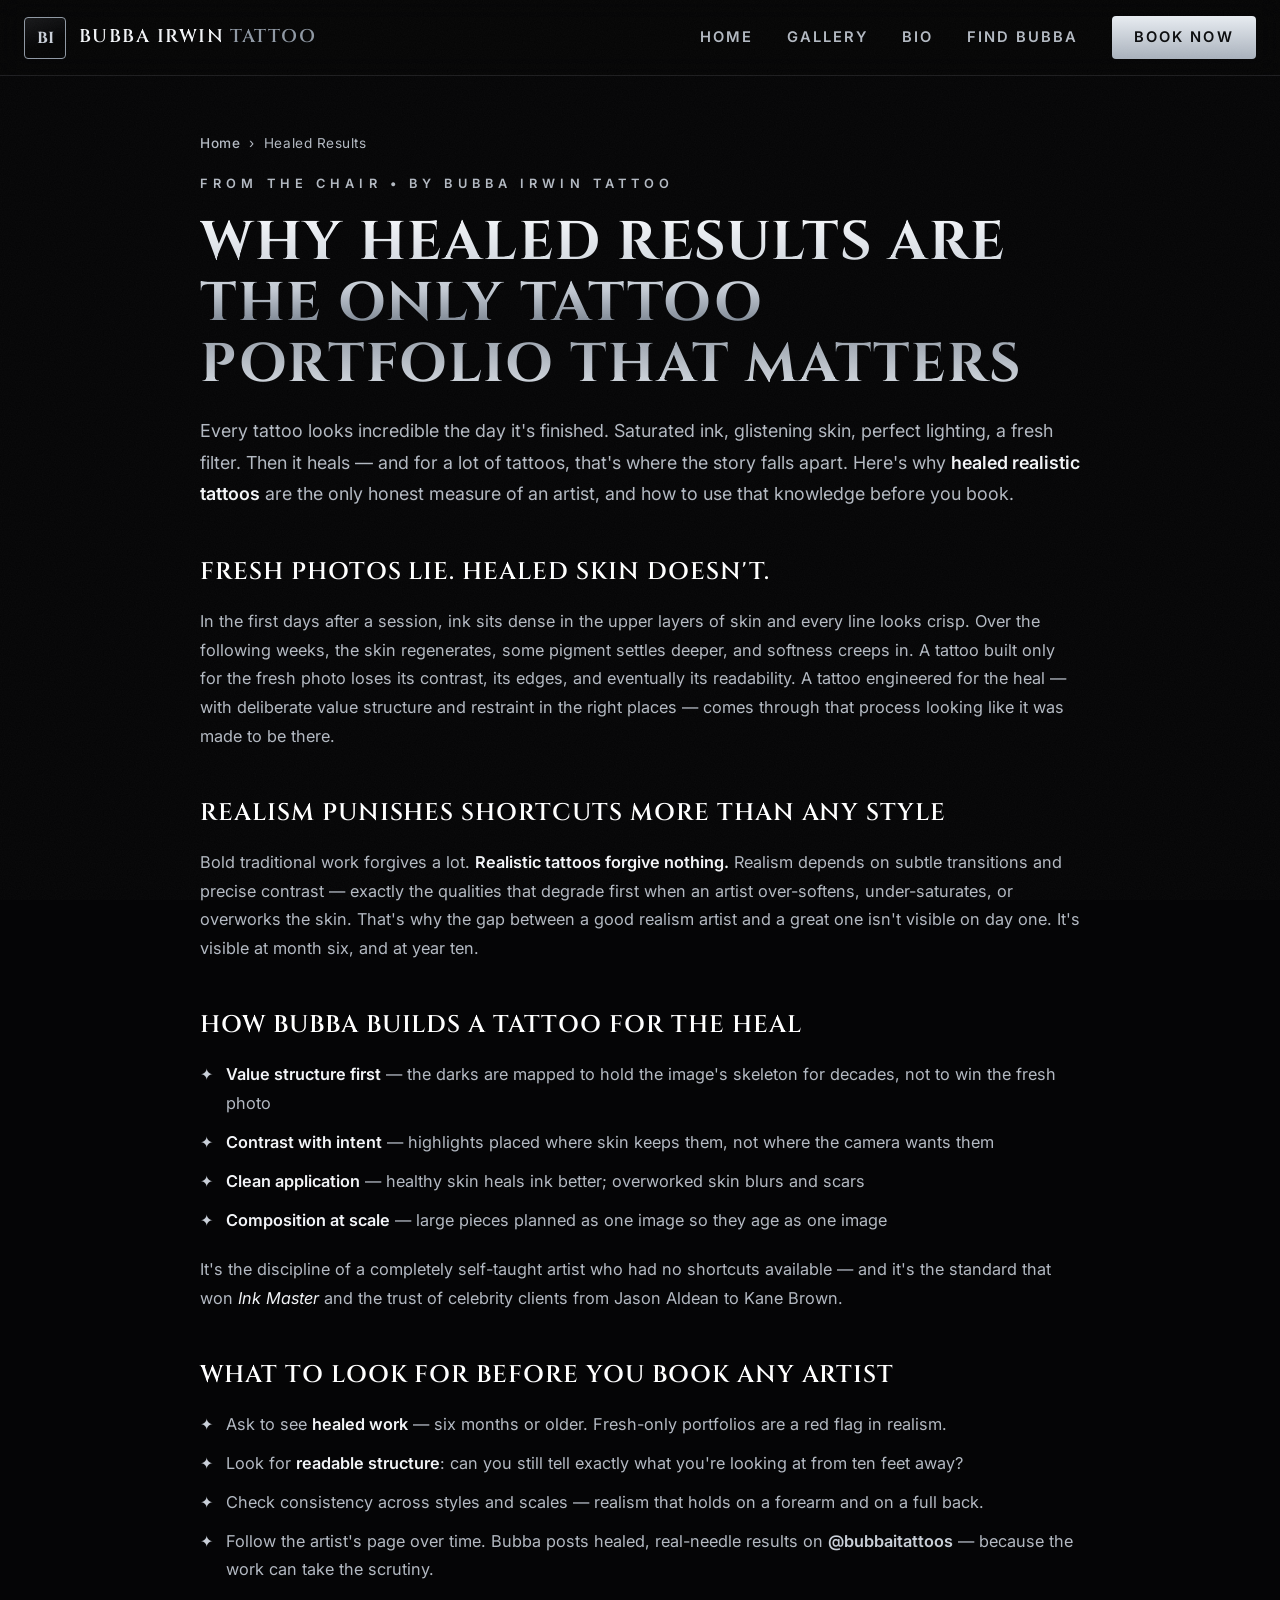
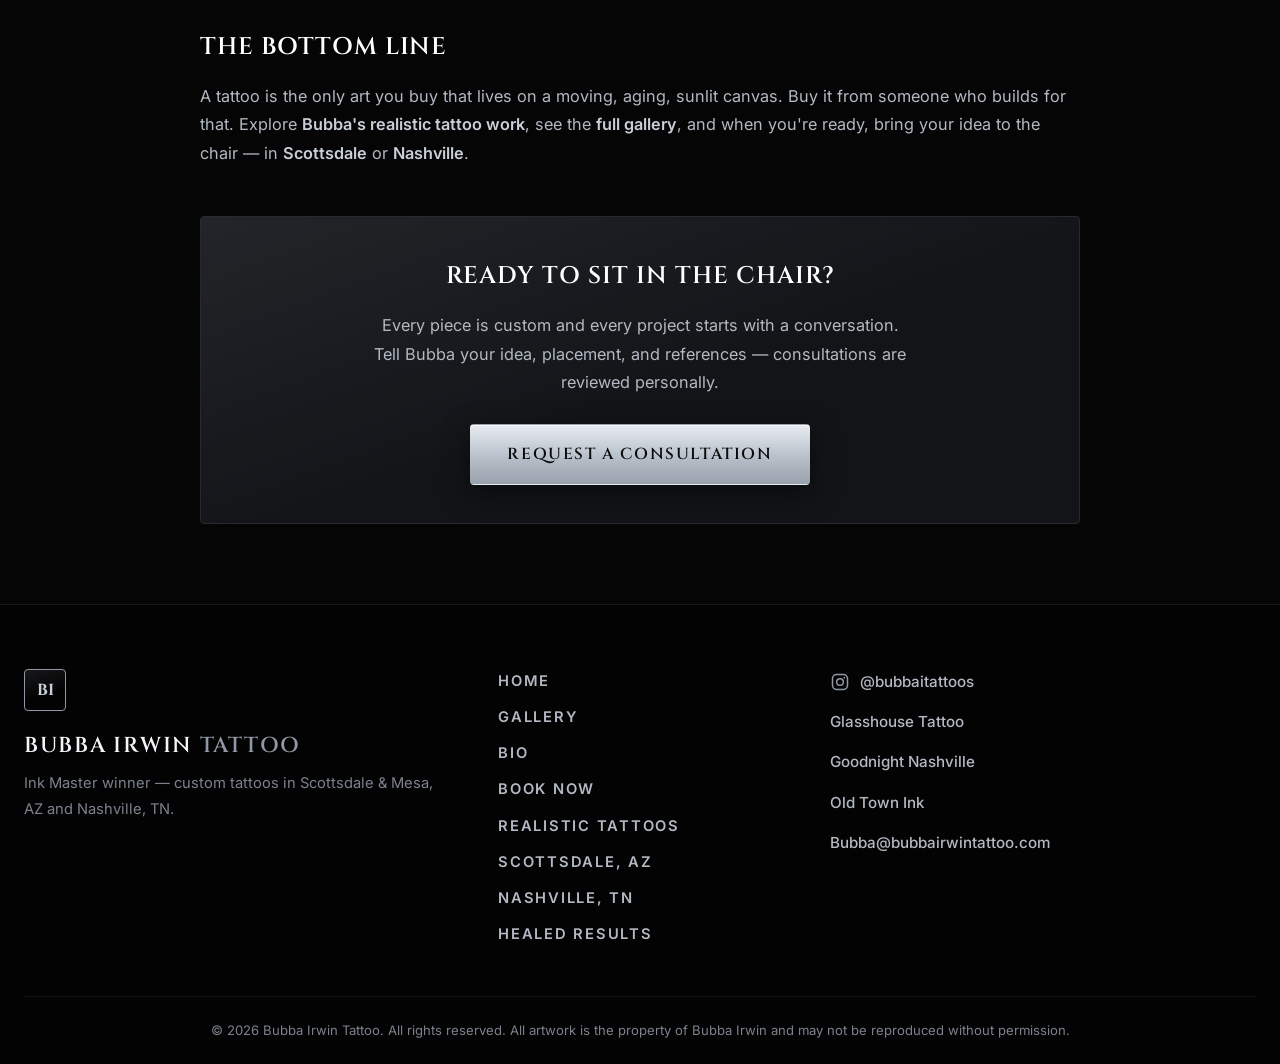
==== commit 3f7af3b6: "Remove prize amount and trim Ink Master season detail sitewide - Drop all $200K/grand-prize mentions" ====
--- a/healed-realistic-tattoos.html
+++ b/healed-realistic-tattoos.html
@@ -84,7 +84,7 @@
         <li><strong>Clean application</strong> &mdash; healthy skin heals ink better; overworked skin blurs and scars</li>
         <li><strong>Composition at scale</strong> &mdash; large pieces planned as one image so they age as one image</li>
       </ul>
-      <p>It's the discipline of a completely self-taught artist who had no shortcuts available &mdash; and it's the standard that won <em>Ink Master</em> Season 9 and the trust of celebrity clients from Jason Aldean to Kane Brown.</p>
+      <p>It's the discipline of a completely self-taught artist who had no shortcuts available &mdash; and it's the standard that won <em>Ink Master</em> and the trust of celebrity clients from Jason Aldean to Kane Brown.</p>
 
       <h2>What to Look for Before You Book Any Artist</h2>
       <ul>
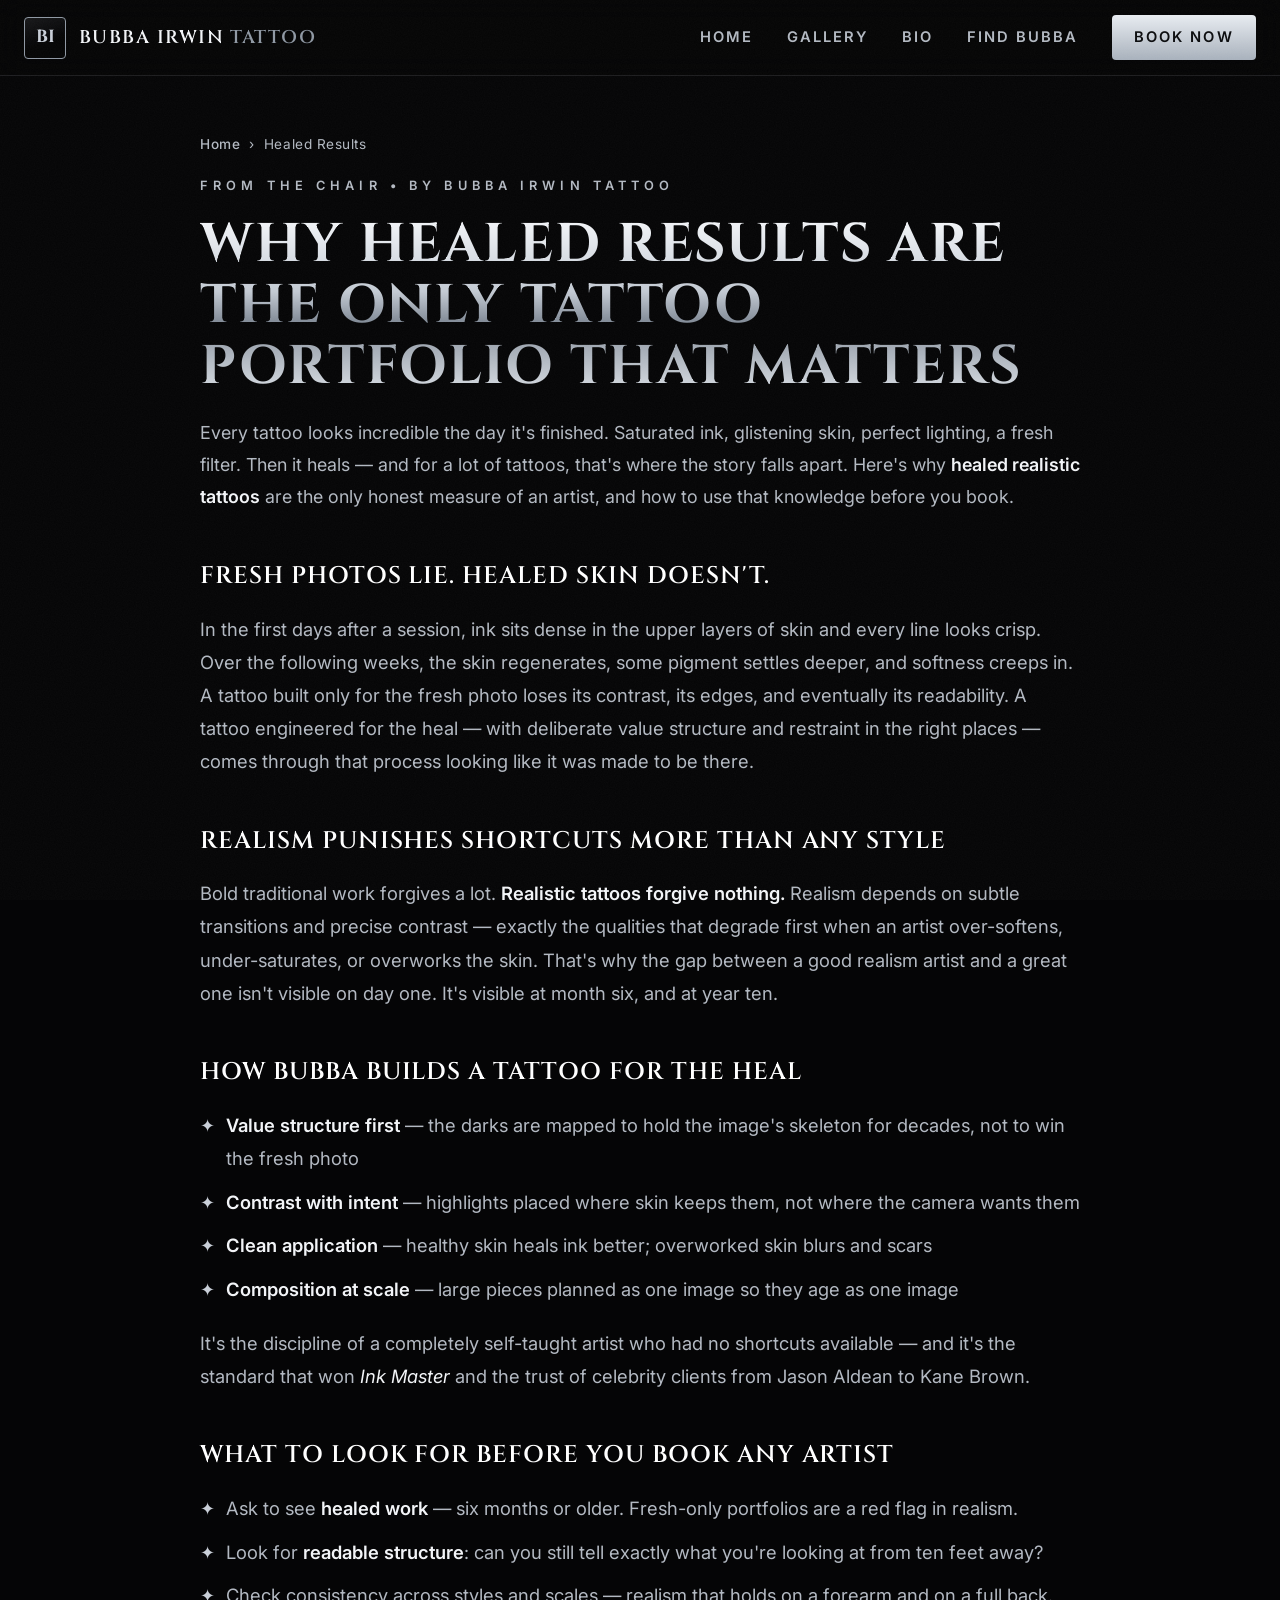
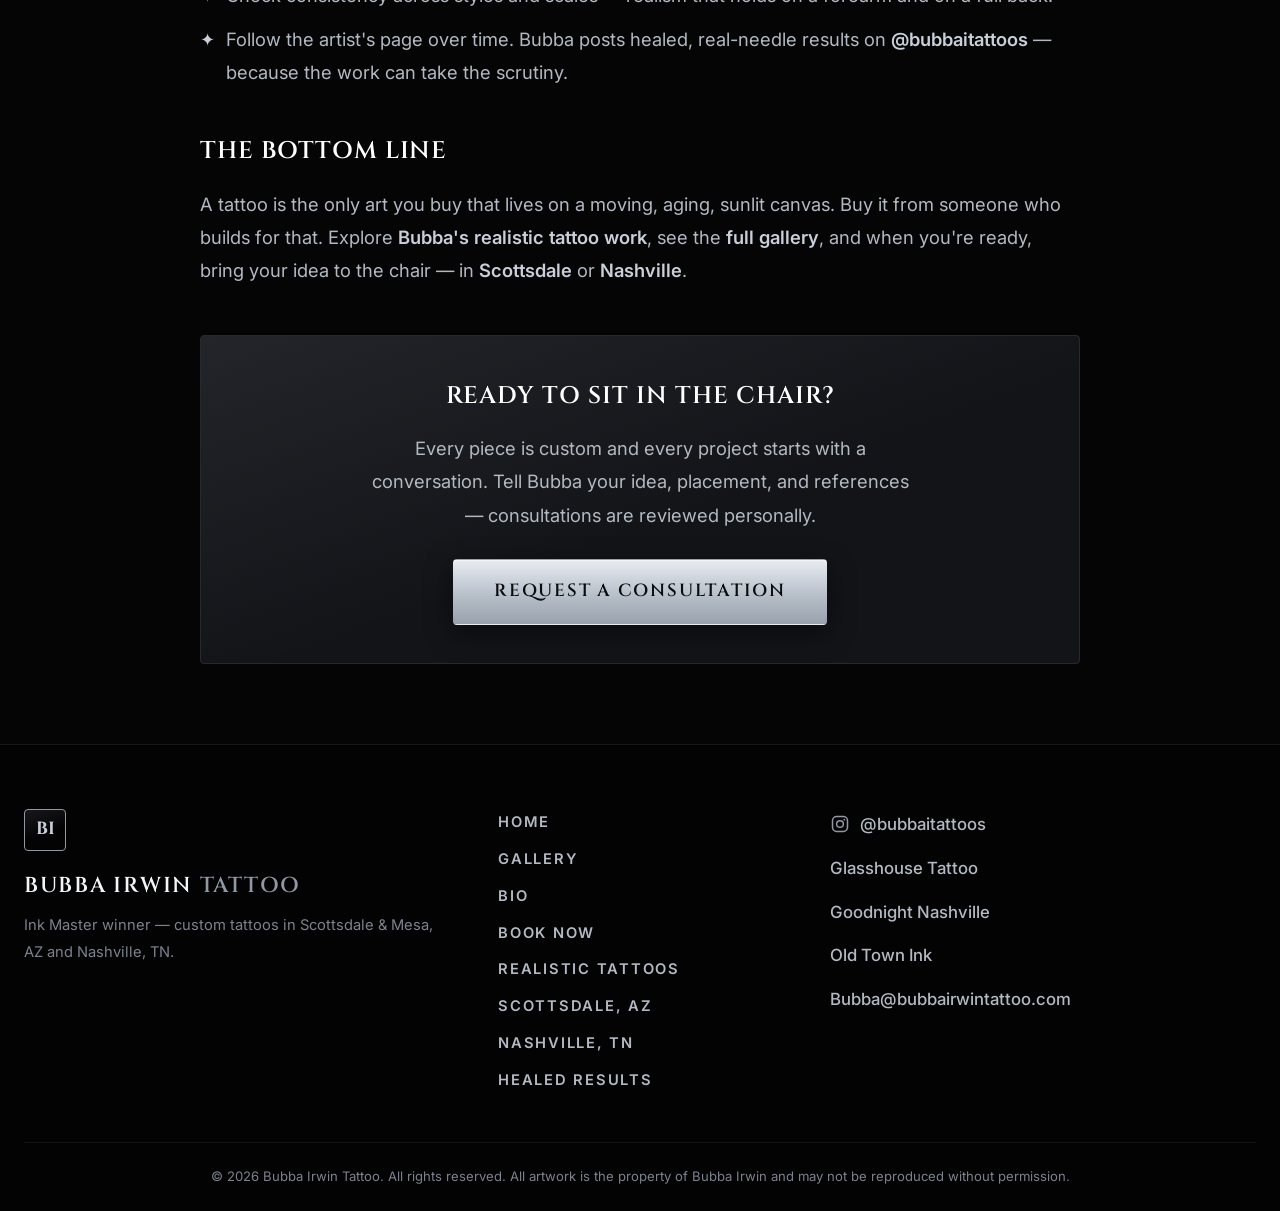
==== commit 21f62da4: "Fix incorrect Glasshouse Tattoo URL and add real addresses to schema glasshousetattoostudio.com is a" ====
--- a/healed-realistic-tattoos.html
+++ b/healed-realistic-tattoos.html
@@ -127,7 +127,7 @@
           <svg viewBox="0 0 24 24" width="20" height="20" fill="none" stroke="currentColor" stroke-width="1.8" aria-hidden="true"><rect x="3" y="3" width="18" height="18" rx="5"/><circle cx="12" cy="12" r="4"/><circle cx="17.2" cy="6.8" r="1.1" fill="currentColor" stroke="none"/></svg>
           <span>@bubbaitattoos</span>
         </a>
-        <a href="https://www.glasshousetattoostudio.com/" target="_blank" rel="noopener">Glasshouse Tattoo</a>
+        <a href="https://goodnightnashville.com/glass-house/" target="_blank" rel="noopener">Glasshouse Tattoo</a>
         <a href="https://goodnightnashville.com/glass-house/" target="_blank" rel="noopener">Goodnight Nashville</a>
         <a href="https://oldtownink.com" target="_blank" rel="noopener">Old Town Ink</a>
         <a href="mailto:Bubba@bubbairwintattoo.com">Bubba@bubbairwintattoo.com</a>
--- a/css/styles.css
+++ b/css/styles.css
@@ -36,8 +36,8 @@
   color: var(--ink);
   font-family: var(--font-body);
   font-weight: 400;
-  font-size: 1.02rem;
-  line-height: 1.75;
+  font-size: 1.15rem;
+  line-height: 1.8;
   -webkit-font-smoothing: antialiased;
   overflow-x: hidden;
 }
@@ -75,10 +75,10 @@
   display: inline-block;
   font-family: var(--font-display);
   font-weight: 600;
-  font-size: 1rem;
+  font-size: 1.1rem;
   letter-spacing: 0.1em;
   text-transform: uppercase;
-  padding: 0.95rem 2.3rem;
+  padding: 1rem 2.5rem;
   border: 1px solid transparent;
   border-radius: var(--radius);
   cursor: pointer;
@@ -149,7 +149,7 @@
   border-radius: var(--radius);
   font-family: var(--font-display);
   font-weight: 700;
-  font-size: 1rem;
+  font-size: 1.1rem;
   color: var(--steel);
   background: linear-gradient(160deg, rgba(201, 207, 216, 0.1), transparent 60%);
 }
@@ -262,13 +262,21 @@
   align-items: center;
 }
 .hero__eyebrow {
+  font-family: var(--font-display);
+  font-weight: 600;
+  letter-spacing: 0.32em;
+  font-size: 1.15rem;
+  line-height: 1.5;
+  color: var(--steel);
+  text-transform: uppercase;
+  margin-bottom: 1.4rem;
+}
+.hero__eyebrow-sub {
   font-family: var(--font-body);
-  font-weight: 600;
-  letter-spacing: 0.45em;
-  font-size: 0.85rem;
+  font-weight: 500;
+  font-size: 0.9rem;
+  letter-spacing: 0.28em;
   color: var(--steel-dark);
-  text-transform: uppercase;
-  margin-bottom: 1.4rem;
 }
 .hero__title {
   font-family: var(--font-display);
@@ -300,7 +308,7 @@
   margin: 1.8rem 0 2.4rem;
   max-width: 32rem;
   color: var(--ink-dim);
-  font-size: 1.12rem;
+  font-size: 1.28rem;
   line-height: 1.8;
 }
 .hero__locations {
@@ -332,7 +340,7 @@
   gap: 0.5rem;
   color: var(--ink-dim);
   font-weight: 500;
-  font-size: 0.95rem;
+  font-size: 1.05rem;
   letter-spacing: 0.04em;
 }
 .hero__social a:hover { color: #ffffff; }
@@ -416,6 +424,41 @@
 }
 
 /* ============================================================
+   FEATURED ARTIST SECTION
+   ============================================================ */
+.featured-artist {
+  background: linear-gradient(180deg, rgba(5, 5, 6, 0.5) 0%, rgba(11, 12, 14, 0.8) 100%);
+  border-top: 1px solid rgba(201, 207, 216, 0.12);
+  border-bottom: 1px solid rgba(201, 207, 216, 0.12);
+  padding: 3.5rem 1.5rem;
+}
+.featured-artist__inner {
+  max-width: 1000px;
+  margin: 0 auto;
+}
+.featured-artist__frame {
+  position: relative;
+  overflow: hidden;
+  border-radius: var(--radius);
+  box-shadow: 0 0 40px rgba(0, 0, 0, 0.6), inset 0 0 40px rgba(201, 207, 216, 0.08);
+  border: 1px solid rgba(201, 207, 216, 0.18);
+}
+.featured-artist__frame img {
+  display: block;
+  width: 100%;
+  height: auto;
+}
+.featured-artist__frame figcaption {
+  position: absolute;
+  bottom: 0; left: 0; right: 0;
+  background: linear-gradient(180deg, rgba(0, 0, 0, 0) 0%, rgba(5, 5, 6, 0.9) 60%);
+  color: var(--ink-dim);
+  padding: 3rem 1.5rem 1.5rem;
+  font-size: 1.05rem;
+  letter-spacing: 0.05em;
+}
+
+/* ============================================================
    SECTIONS (shared)
    ============================================================ */
 .section { padding: 6.5rem 1.5rem; }
@@ -446,7 +489,7 @@
 .section__title {
   font-family: var(--font-display);
   font-weight: 700;
-  font-size: clamp(2.4rem, 5.5vw, 3.8rem);
+  font-size: clamp(2.6rem, 5.8vw, 4.2rem);
   letter-spacing: 0.03em;
   line-height: 1.08;
   text-transform: uppercase;
@@ -454,7 +497,7 @@
 .section__lede {
   margin-top: 1.1rem;
   color: var(--ink-dim);
-  font-size: 1.05rem;
+  font-size: 1.2rem;
 }
 
 /* ============================================================
@@ -527,7 +570,7 @@
 .gallery__caption span {
   font-family: var(--font-display);
   font-weight: 600;
-  font-size: 1.05rem;
+  font-size: 1.15rem;
   letter-spacing: 0.06em;
   text-transform: uppercase;
   color: #ffffff;
@@ -536,7 +579,7 @@
   color: var(--steel);
   letter-spacing: 0.16em;
   text-transform: uppercase;
-  font-size: 0.72rem;
+  font-size: 0.8rem;
   font-weight: 600;
 }
 .gallery__note {
@@ -653,7 +696,7 @@
   letter-spacing: 0.14em;
   text-transform: uppercase;
 }
-.bio__text p { margin-bottom: 1.35rem; color: var(--ink-dim); font-size: 1.05rem; }
+.bio__text p { margin-bottom: 1.35rem; color: var(--ink-dim); font-size: 1.2rem; }
 .bio__text p em {
   font-style: normal;
   font-weight: 600;
@@ -714,7 +757,7 @@
   margin-bottom: 0.9rem;
 }
 .bio__subhead--gap { margin-top: 2rem; }
-.bio__blurb { color: var(--ink-dim); font-size: 0.98rem; margin-bottom: 1.1rem; }
+.bio__blurb { color: var(--ink-dim); font-size: 1.1rem; margin-bottom: 1.1rem; }
 .bio__blurb em, .bio__block em { font-style: italic; color: var(--ink); }
 
 .timeline { list-style: none; }
@@ -773,7 +816,7 @@
 .clients li {
   font-family: var(--font-display);
   font-weight: 600;
-  font-size: 0.95rem;
+  font-size: 1.05rem;
   letter-spacing: 0.06em;
   text-transform: uppercase;
   color: var(--ink);
@@ -882,7 +925,7 @@
 .why__watch-text span {
   display: block;
   color: var(--ink-dim);
-  font-size: 0.95rem;
+  font-size: 1.05rem;
 }
 .why__watch-text small {
   display: block;
@@ -968,7 +1011,7 @@
   gap: 4rem;
   align-items: start;
 }
-.contact__intro p { color: var(--ink-dim); margin-bottom: 1.3rem; font-size: 1.05rem; }
+.contact__intro p { color: var(--ink-dim); margin-bottom: 1.3rem; font-size: 1.2rem; }
 .contact__points {
   list-style: none;
   margin: 0 0 1.5rem;
@@ -978,7 +1021,7 @@
   padding-left: 1.6rem;
   margin-bottom: 0.75rem;
   color: var(--ink-dim);
-  font-size: 0.98rem;
+  font-size: 1.1rem;
 }
 .contact__points li::before {
   content: "—";
@@ -986,7 +1029,7 @@
   left: 0;
   color: var(--steel);
 }
-.contact__direct { font-size: 0.98rem; }
+.contact__direct { font-size: 1.1rem; }
 .contact__direct a { font-weight: 600; }
 
 .form {
@@ -1006,7 +1049,7 @@
   display: block;
   font-family: var(--font-body);
   font-weight: 600;
-  font-size: 0.88rem;
+  font-size: 1.1rem;
   letter-spacing: 0.1em;
   text-transform: uppercase;
   margin-bottom: 0.5rem;
@@ -1028,8 +1071,8 @@
   border-radius: var(--radius);
   color: var(--ink);
   font-family: var(--font-body);
-  font-size: 1rem;
-  padding: 0.8rem 0.95rem;
+  font-size: 1.1rem;
+  padding: 0.9rem 1rem;
   transition: border-color 0.2s ease, box-shadow 0.2s ease;
 }
 .form__field input::placeholder,
@@ -1136,7 +1179,7 @@
   align-items: center;
   gap: 0.6rem;
   color: var(--ink-dim);
-  font-size: 0.95rem;
+  font-size: 1.05rem;
   font-weight: 500;
 }
 .footer__social a:hover { color: #ffffff; }
@@ -1196,7 +1239,7 @@
   margin: 0.5rem auto 0;
   max-width: 36rem;
   color: var(--ink-dim);
-  font-size: 0.95rem;
+  font-size: 1.05rem;
   line-height: 1.65;
 }
 .lightbox__close,
@@ -1341,12 +1384,13 @@
 /* ============================================================
    SCROLL REVEAL
    ============================================================ */
-.reveal {
+/* Content stays visible without JS; only hidden-then-revealed when JS runs */
+.js .reveal {
   opacity: 0;
   transform: translateY(20px);
   transition: opacity 0.65s ease, transform 0.65s ease;
 }
-.reveal.is-visible {
+.js .reveal.is-visible {
   opacity: 1;
   transform: translateY(0);
 }
@@ -1417,7 +1461,9 @@
   .form__row { grid-template-columns: 1fr; gap: 0; }
   .footer__inner { grid-template-columns: 1fr; gap: 2rem; }
   .section { padding: 4.5rem 1.25rem; }
-  .marquee__track span { font-size: 0.95rem; }
+  .featured-artist { padding: 2.5rem 1.25rem; }
+  .featured-artist__frame figcaption { padding: 2rem 1rem 1rem; font-size: 0.9rem; }
+  .marquee__track span { font-size: 1.05rem; }
   .quote { padding: 4rem 1.25rem; }
   .connect__grid { grid-template-columns: 1fr; }
   .bio__cols { grid-template-columns: 1fr; }
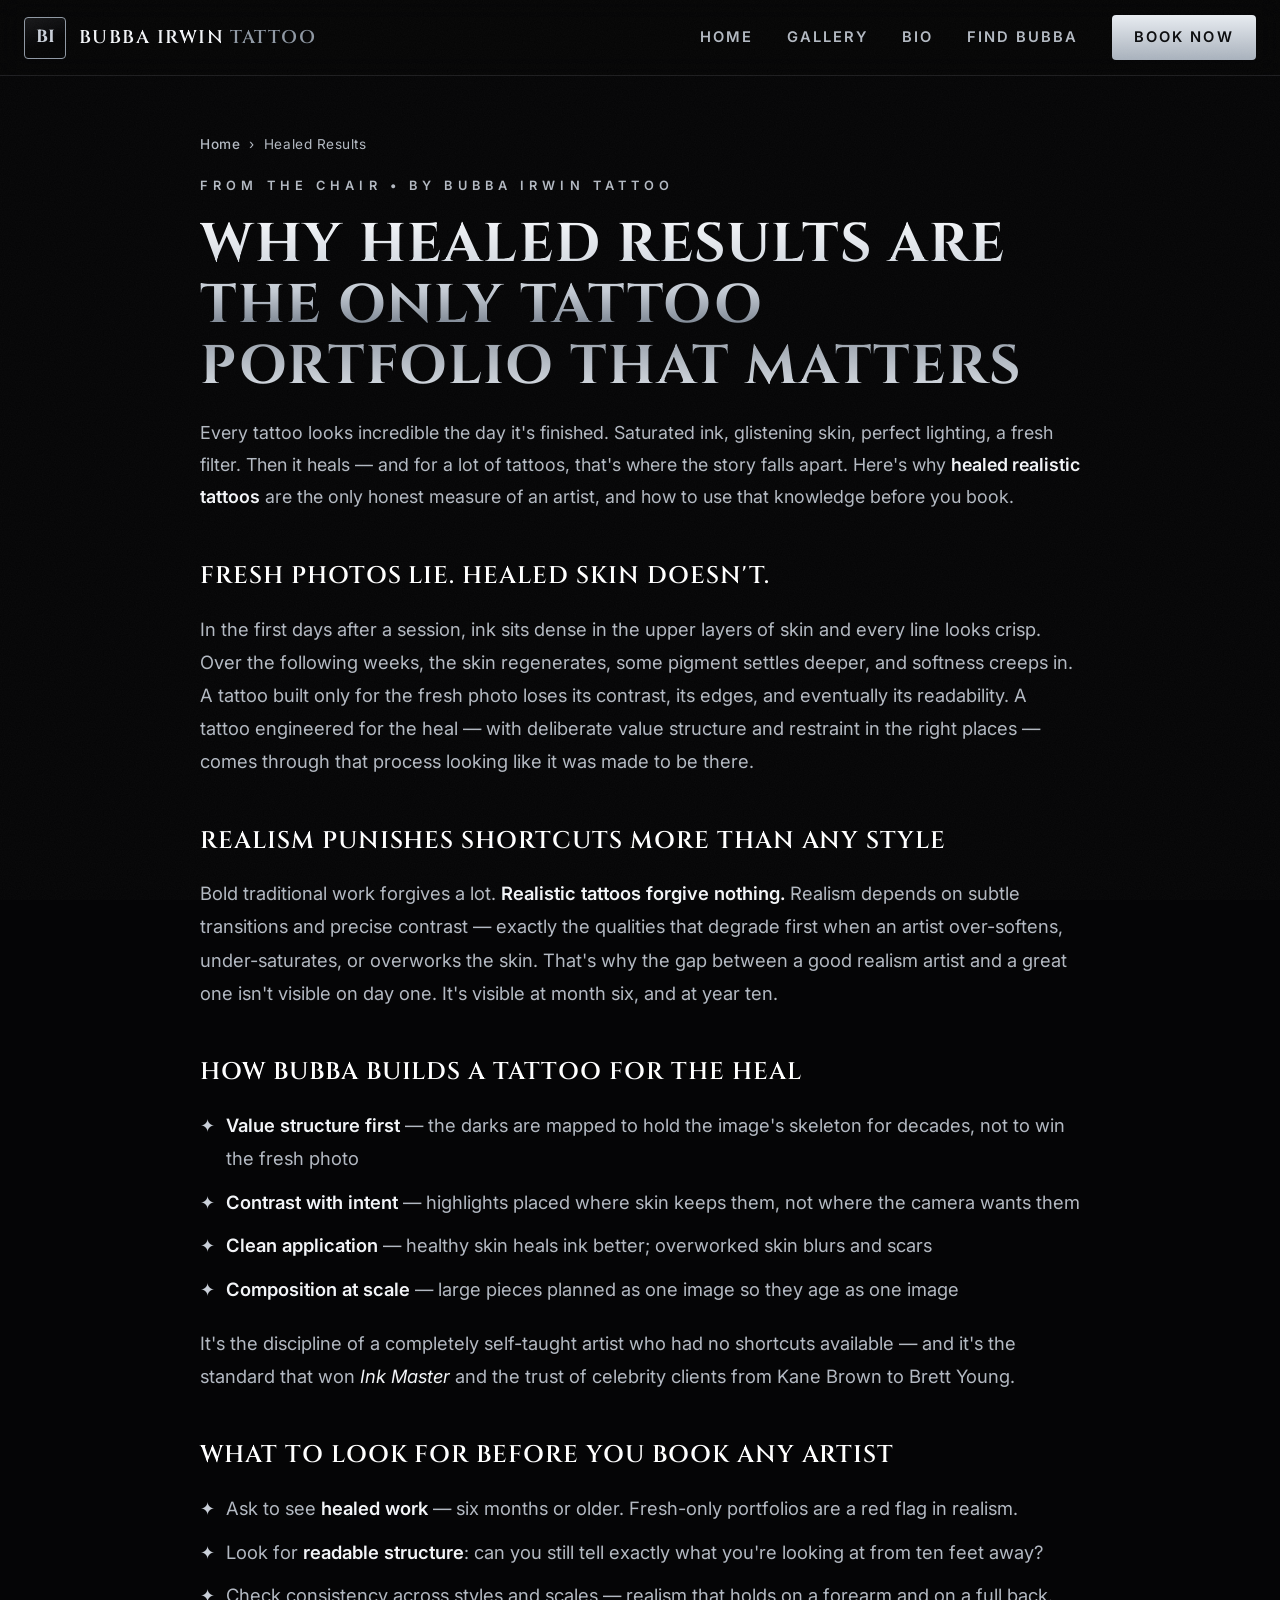
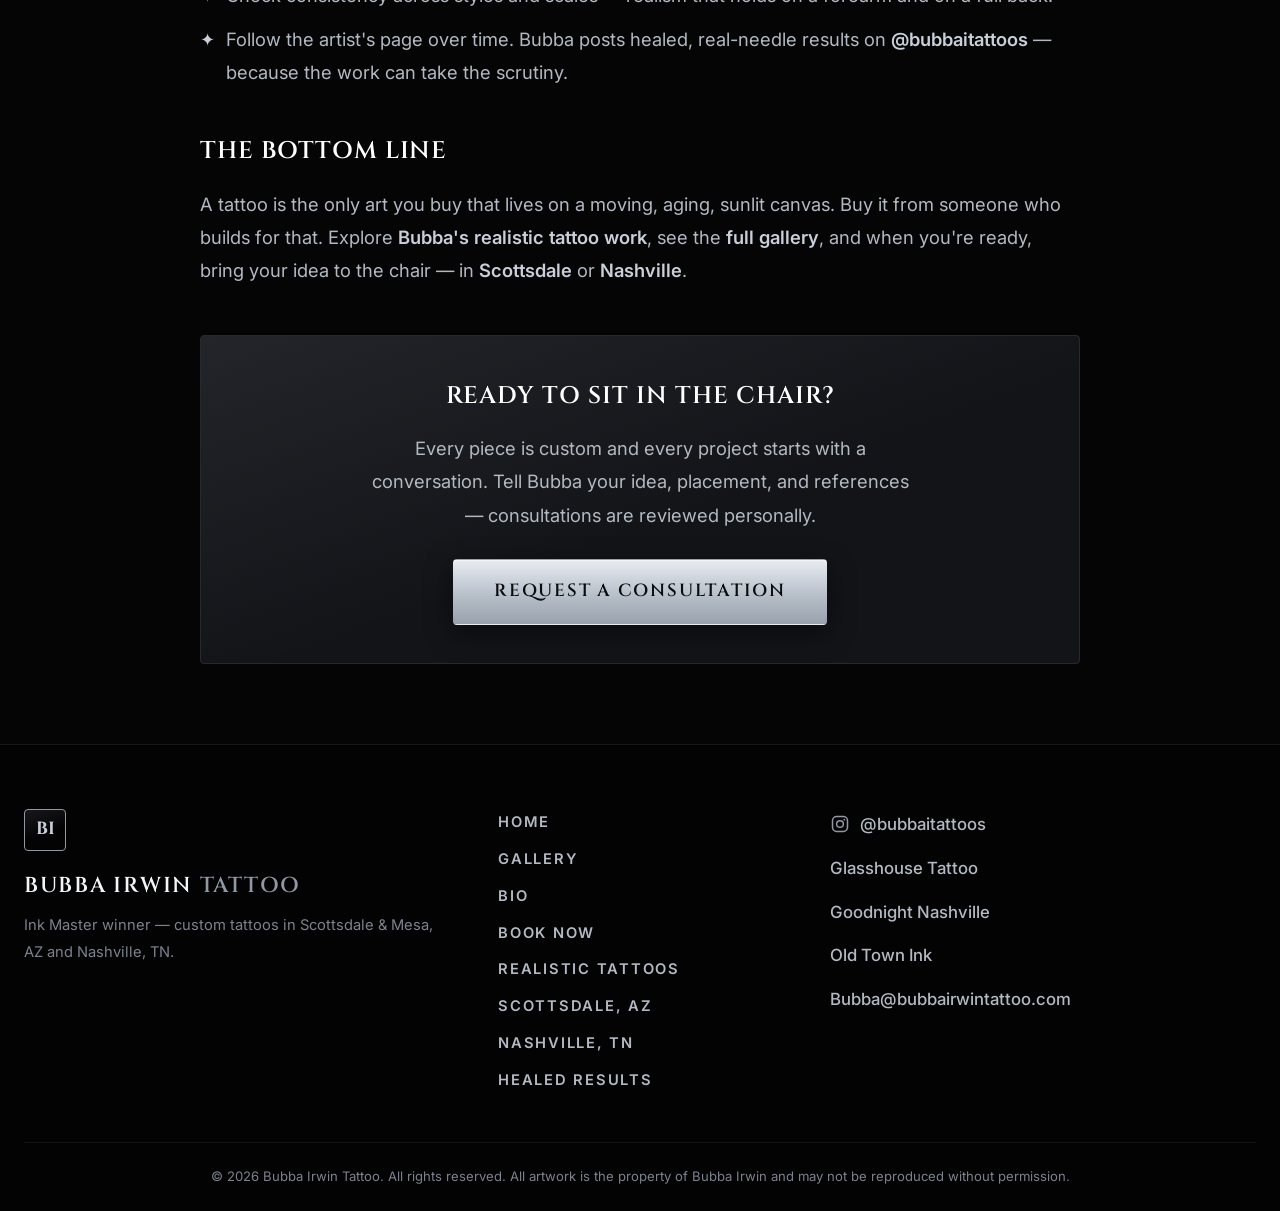
==== commit a0f5f313: "Add Partners & Sponsors tab, embed IG post, reorder celebrity mentions New standalone "Partners" nav" ====
--- a/healed-realistic-tattoos.html
+++ b/healed-realistic-tattoos.html
@@ -84,7 +84,7 @@
         <li><strong>Clean application</strong> &mdash; healthy skin heals ink better; overworked skin blurs and scars</li>
         <li><strong>Composition at scale</strong> &mdash; large pieces planned as one image so they age as one image</li>
       </ul>
-      <p>It's the discipline of a completely self-taught artist who had no shortcuts available &mdash; and it's the standard that won <em>Ink Master</em> and the trust of celebrity clients from Jason Aldean to Kane Brown.</p>
+      <p>It's the discipline of a completely self-taught artist who had no shortcuts available &mdash; and it's the standard that won <em>Ink Master</em> and the trust of celebrity clients from Kane Brown to Brett Young.</p>
 
       <h2>What to Look for Before You Book Any Artist</h2>
       <ul>
--- a/css/styles.css
+++ b/css/styles.css
@@ -1003,6 +1003,102 @@
 .connect__card:hover .connect__link { color: #ffffff; }
 
 /* ============================================================
+   PARTNERS / AFFILIATES / SPONSORS
+   ============================================================ */
+.partners { margin-top: 4rem; }
+.partner__featured-post {
+  max-width: 540px;
+  margin: 0 auto 3rem;
+  border-radius: var(--radius);
+  overflow: hidden;
+  border: 1px solid var(--panel-edge);
+  box-shadow: var(--shadow);
+  background: var(--panel);
+}
+.partner__featured-post iframe {
+  width: 100%;
+  height: 680px;
+  border: 0;
+  display: block;
+}
+.partner__grid {
+  display: grid;
+  grid-template-columns: repeat(4, 1fr);
+  gap: 1.3rem;
+}
+.partner__card {
+  display: flex;
+  flex-direction: column;
+  background: var(--panel);
+  border: 1px solid var(--panel-edge);
+  border-radius: var(--radius);
+  overflow: hidden;
+  color: var(--ink);
+  position: relative;
+  transition: transform 0.25s ease, border-color 0.25s ease, box-shadow 0.25s ease;
+}
+a.partner__card:hover {
+  transform: translateY(-5px);
+  border-color: var(--steel-dark);
+  box-shadow: var(--shadow);
+  color: var(--ink);
+}
+.partner__card-media {
+  width: 100%;
+  aspect-ratio: 4 / 3;
+  background: #030304;
+  display: flex;
+  align-items: center;
+  justify-content: center;
+  overflow: hidden;
+}
+.partner__card-media img {
+  width: 100%;
+  height: 100%;
+  object-fit: contain;
+}
+.partner__card-body {
+  padding: 1.4rem 1.5rem 1.6rem;
+  flex: 1;
+  display: flex;
+  flex-direction: column;
+}
+.partner__card-tag {
+  align-self: flex-start;
+  font-family: var(--font-body);
+  font-weight: 600;
+  font-size: 0.7rem;
+  letter-spacing: 0.14em;
+  text-transform: uppercase;
+  color: var(--steel-dark);
+  border: 1px solid var(--steel-edge);
+  border-radius: var(--radius);
+  padding: 0.2rem 0.6rem;
+  margin-bottom: 0.7rem;
+}
+.partner__card h3 {
+  font-family: var(--font-display);
+  font-weight: 600;
+  font-size: 1.15rem;
+  letter-spacing: 0.04em;
+  text-transform: uppercase;
+  margin-bottom: 0.4rem;
+}
+.partner__card p {
+  color: var(--ink-dim);
+  font-size: 0.92rem;
+  flex: 1;
+}
+.partner__card-link {
+  color: var(--steel);
+  font-weight: 600;
+  font-size: 0.88rem;
+  letter-spacing: 0.05em;
+  margin-top: 0.9rem;
+}
+a.partner__card:hover .partner__card-link { color: #ffffff; }
+
+/* ============================================================
    CONTACT / FORM
    ============================================================ */
 .contact {
@@ -1412,6 +1508,7 @@
   .hero__social { justify-content: center; }
   .hero__feature { justify-self: center; max-width: 420px; }
   .connect__grid { grid-template-columns: repeat(2, 1fr); }
+  .partner__grid { grid-template-columns: repeat(2, 1fr); }
 }
 
 @media (max-width: 960px) {
@@ -1466,6 +1563,8 @@
   .marquee__track span { font-size: 1.05rem; }
   .quote { padding: 4rem 1.25rem; }
   .connect__grid { grid-template-columns: 1fr; }
+  .partner__grid { grid-template-columns: 1fr; }
+  .partner__featured-post iframe { height: 480px; }
   .bio__cols { grid-template-columns: 1fr; }
   .why__grid { grid-template-columns: 1fr; }
   .why__watch { flex-direction: column; }
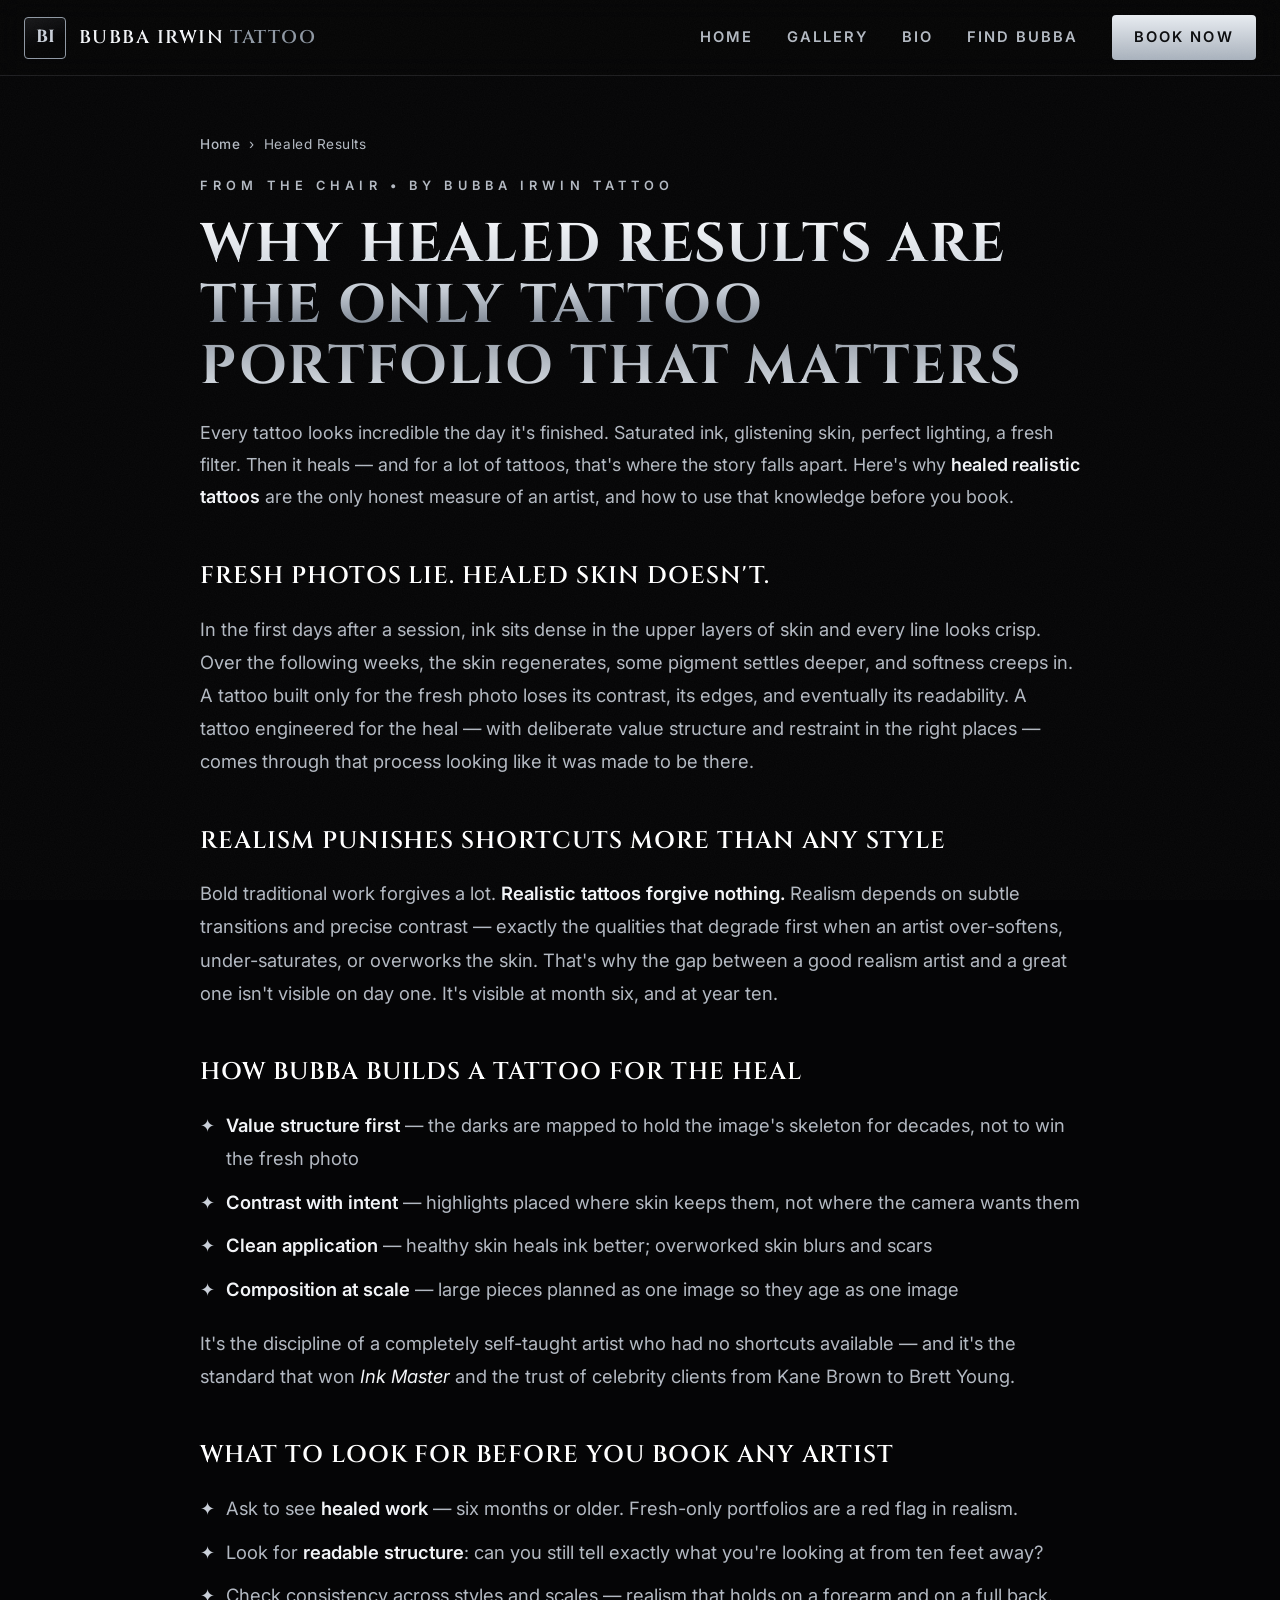
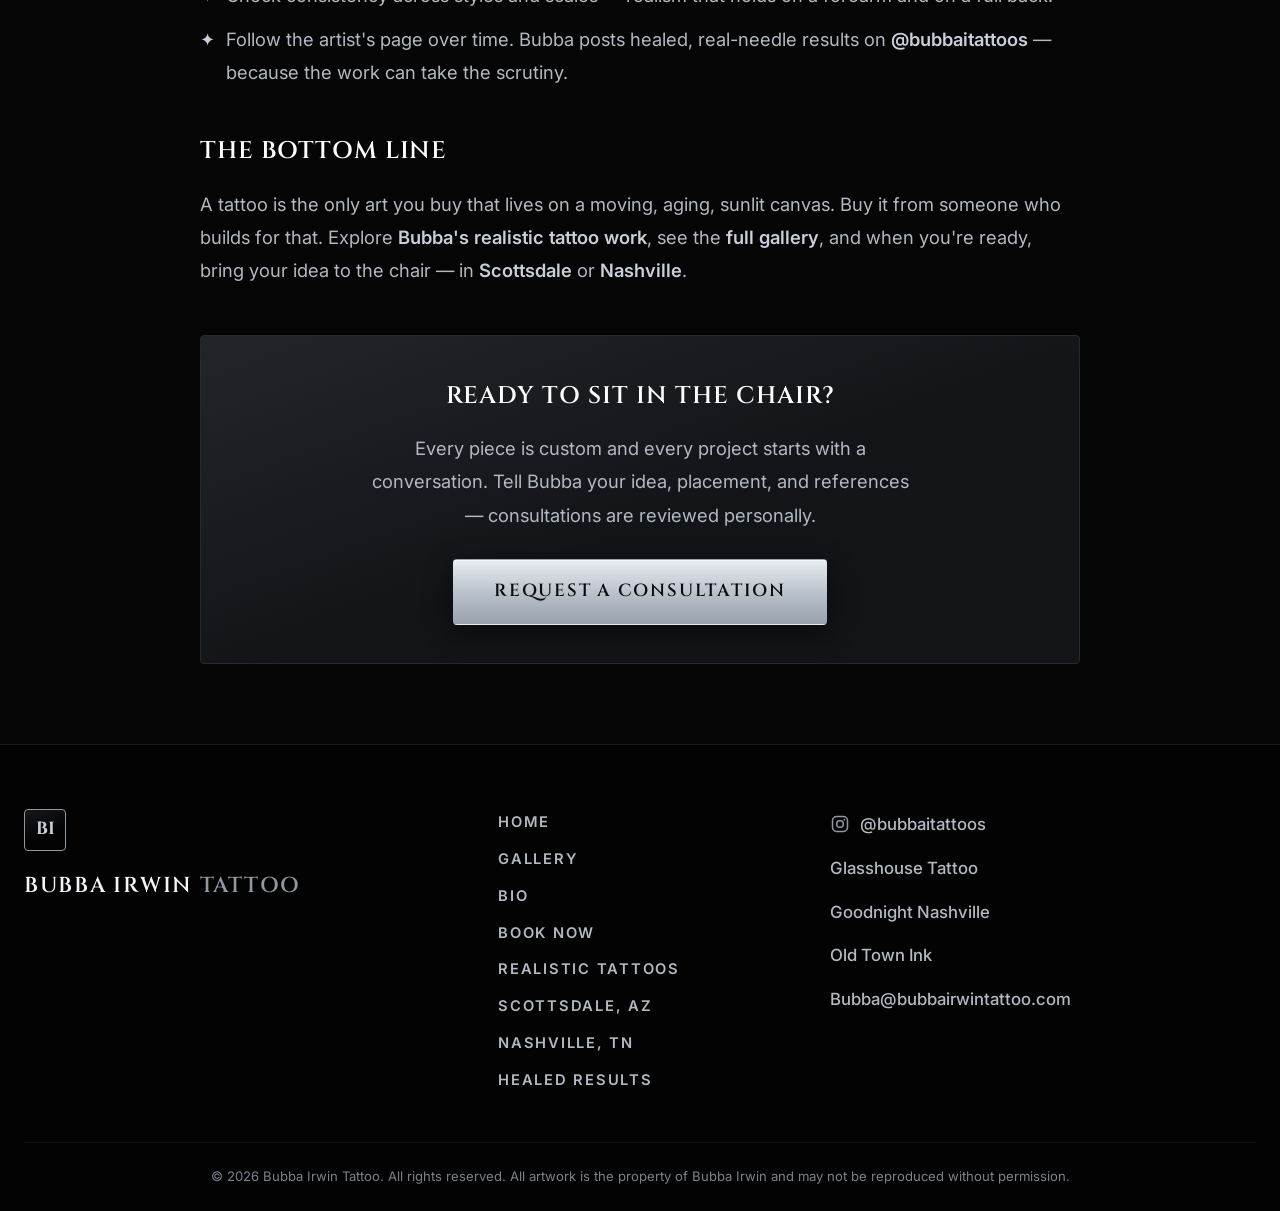
==== commit 2331f5ef: "Remove This Nvr Then entirely; remove footer tagline site-wide - Dropped the This Nvr Then card, its" ====
--- a/healed-realistic-tattoos.html
+++ b/healed-realistic-tattoos.html
@@ -110,7 +110,6 @@
       <div class="footer__brand">
         <span class="nav__brand-mark">BI</span>
         <p class="footer__name">Bubba Irwin <em>Tattoo</em></p>
-        <p class="footer__tag">Ink Master winner &mdash; custom tattoos in Scottsdale &amp; Mesa, AZ and Nashville, TN.</p>
       </div>
       <nav class="footer__nav" aria-label="Footer navigation">
         <a href="/#home">Home</a>
--- a/css/styles.css
+++ b/css/styles.css
@@ -1006,6 +1006,10 @@
    PARTNERS / AFFILIATES / SPONSORS
    ============================================================ */
 .partners { margin-top: 4rem; }
+.partner__card--featured {
+  max-width: 540px;
+  margin: 0 auto 1.5rem;
+}
 .partner__featured-post {
   max-width: 540px;
   margin: 0 auto 3rem;
@@ -1062,19 +1066,6 @@
   flex: 1;
   display: flex;
   flex-direction: column;
-}
-.partner__card-tag {
-  align-self: flex-start;
-  font-family: var(--font-body);
-  font-weight: 600;
-  font-size: 0.7rem;
-  letter-spacing: 0.14em;
-  text-transform: uppercase;
-  color: var(--steel-dark);
-  border: 1px solid var(--steel-edge);
-  border-radius: var(--radius);
-  padding: 0.2rem 0.6rem;
-  margin-bottom: 0.7rem;
 }
 .partner__card h3 {
   font-family: var(--font-display);
@@ -1249,7 +1240,6 @@
   text-transform: uppercase;
 }
 .footer__name em { font-style: normal; color: var(--steel-dark); }
-.footer__tag { color: var(--ink-faint); font-size: 0.92rem; margin-top: 0.4rem; }
 
 .footer__nav {
   display: flex;
